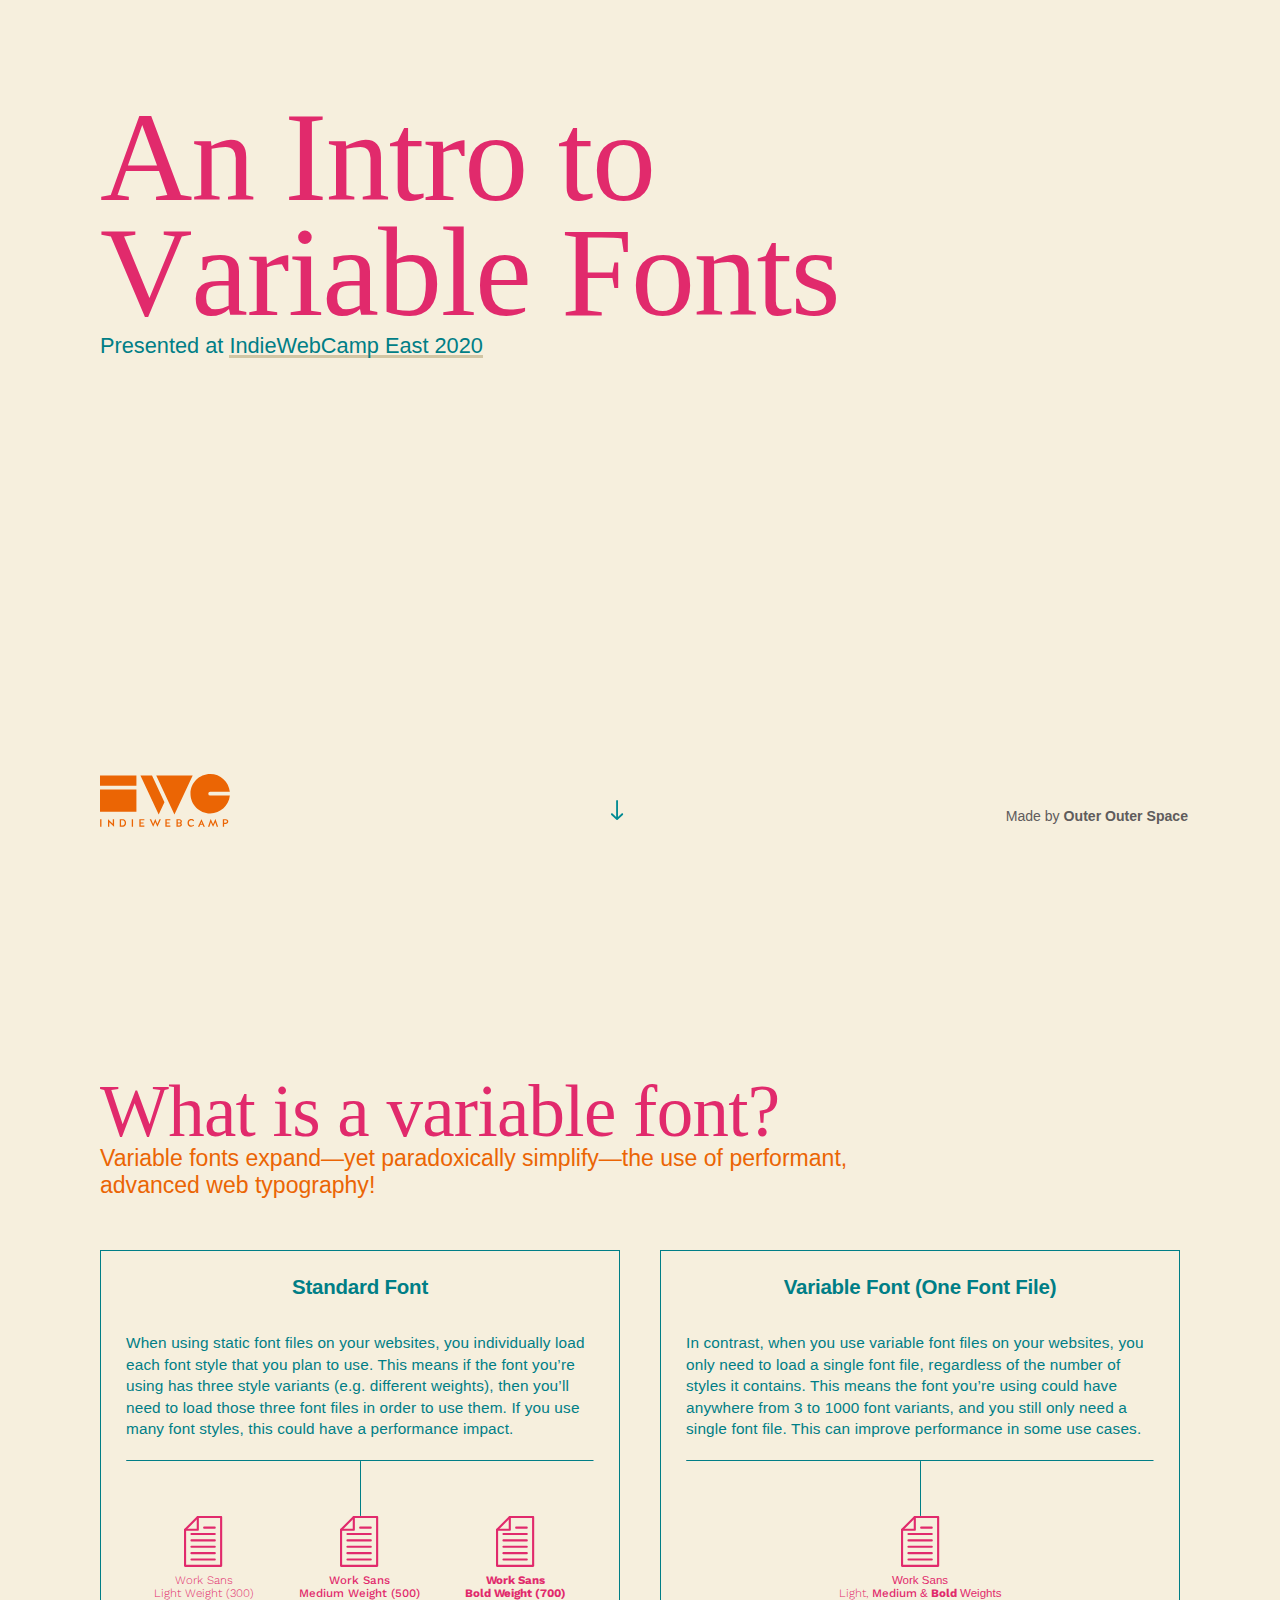
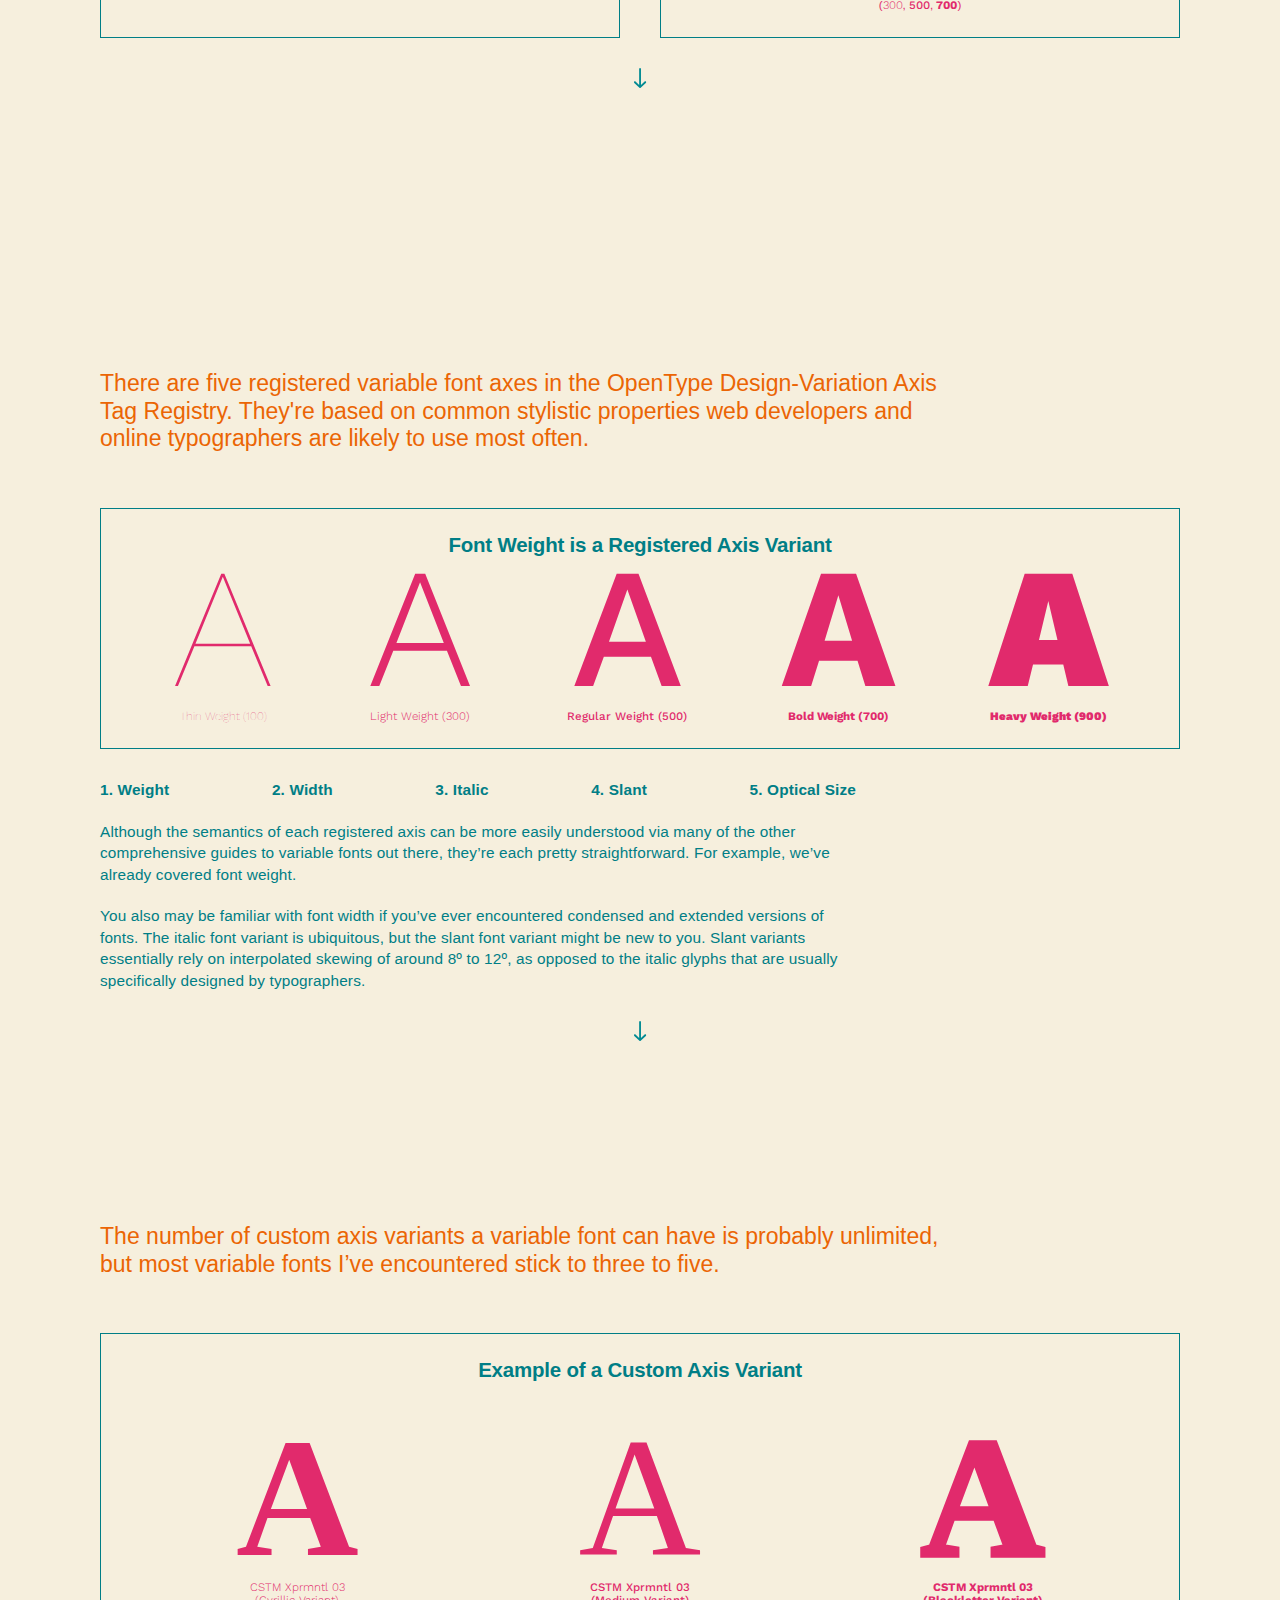
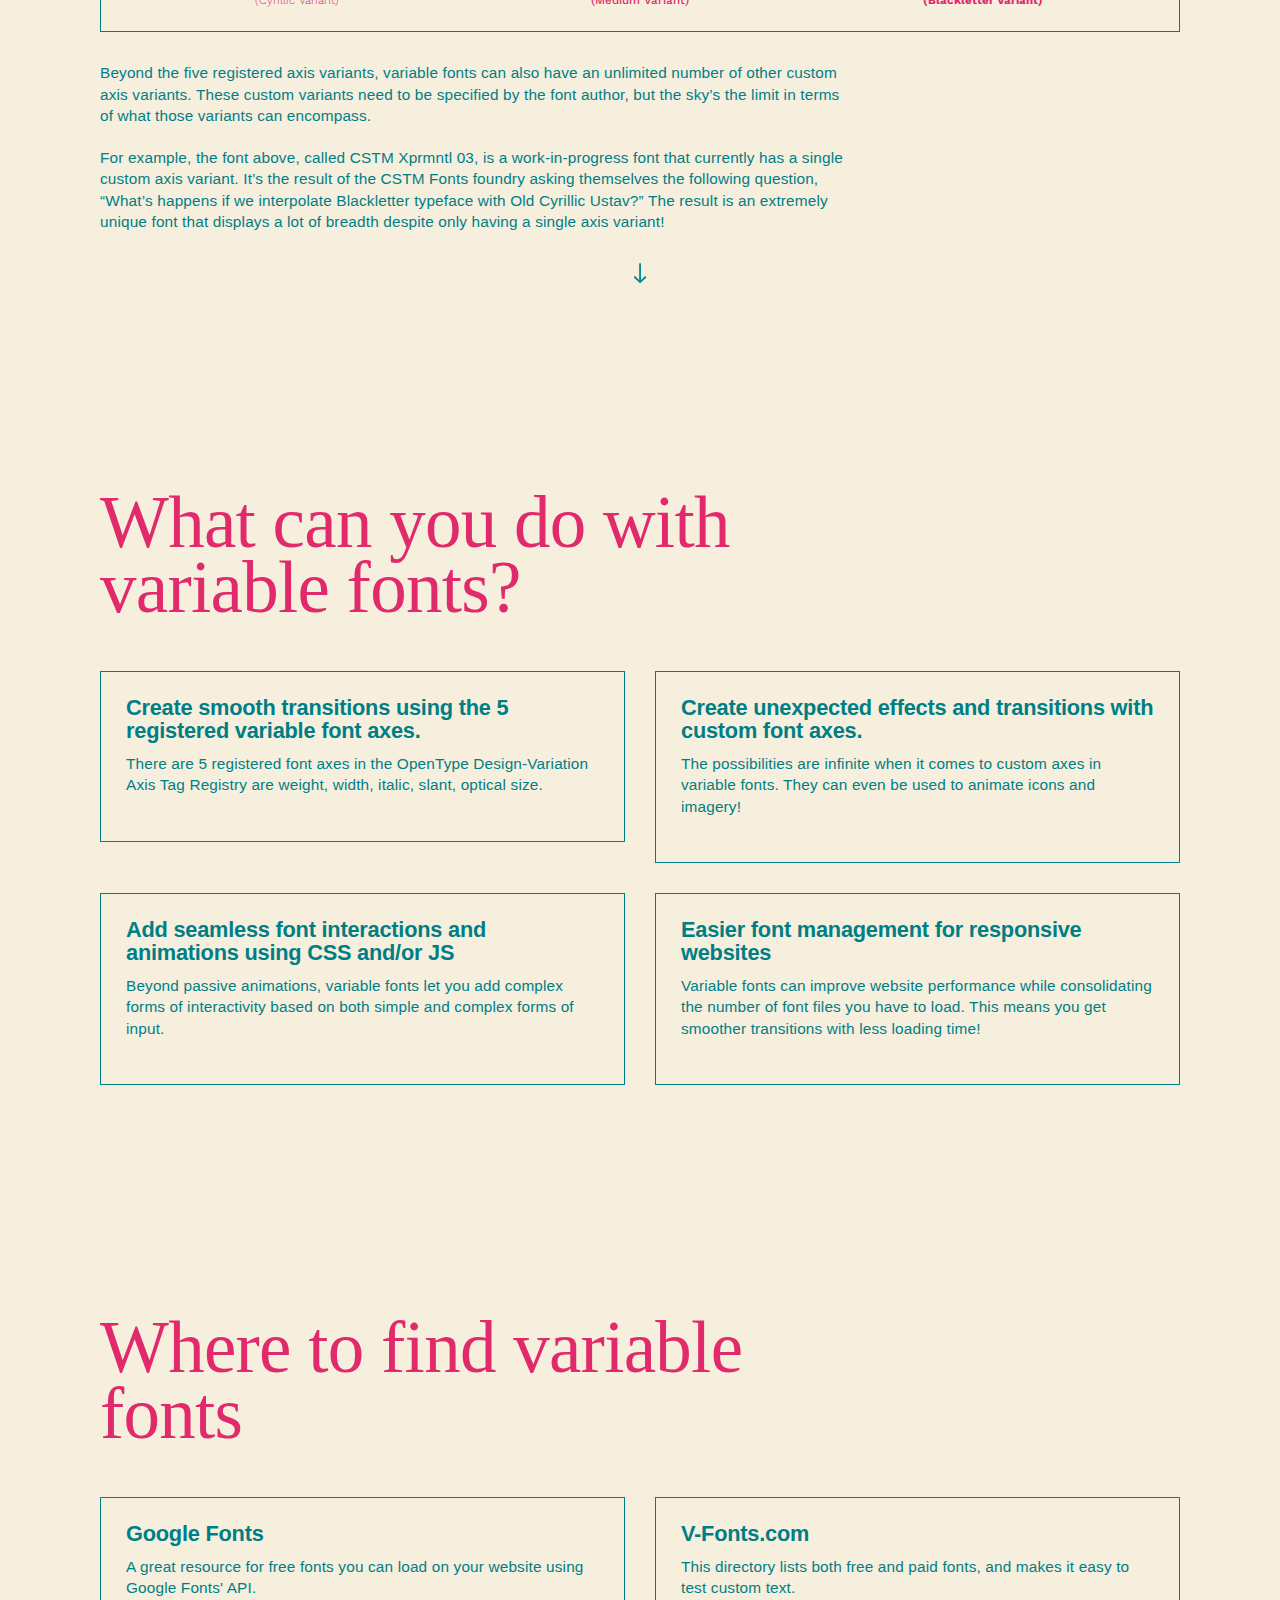
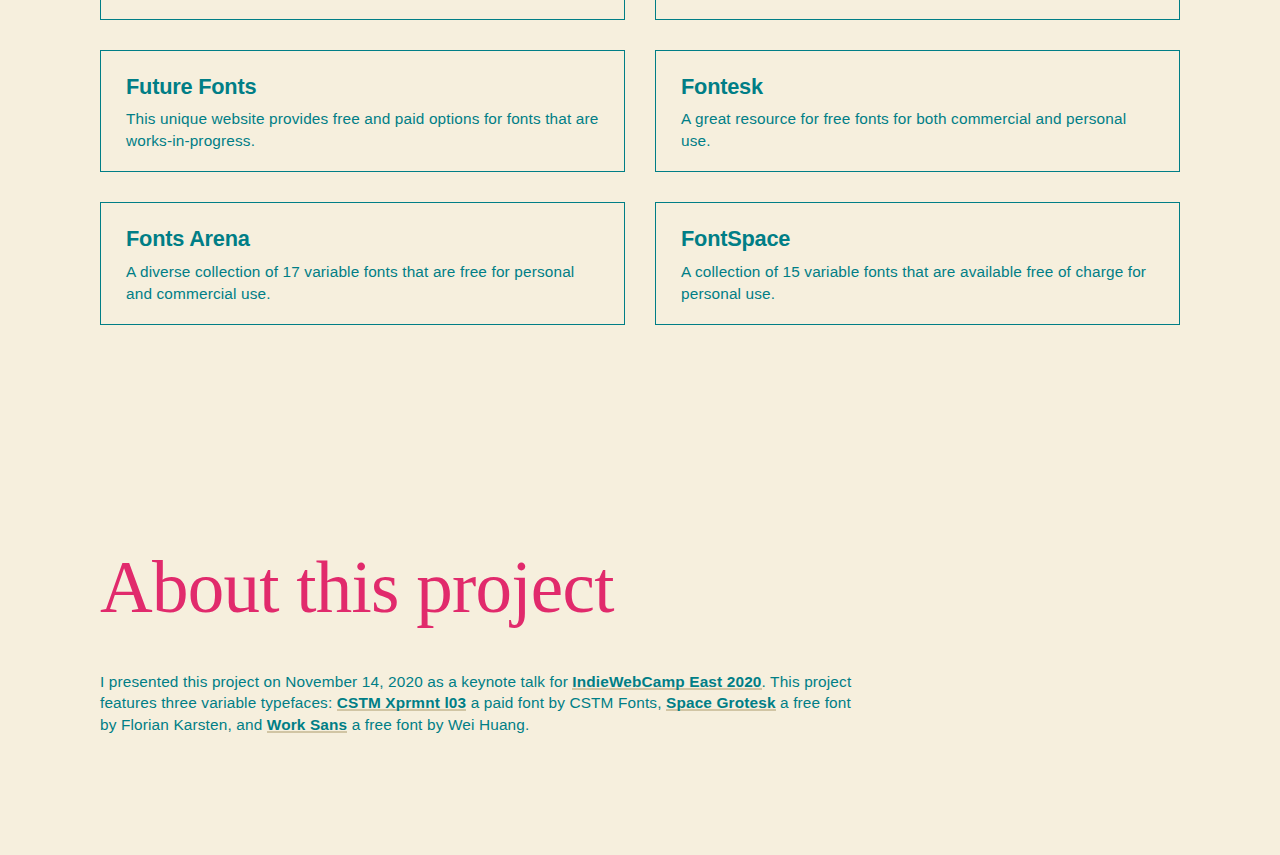
==== index.html @ cd949502 "Initial commit" ====
<!DOCTYPE html>
<html lang="en">
	<head>
	<!-- Global site tag (gtag.js) - Google Analytics-->
	<script async src="https://www.googletagmanager.com/gtag/js?id=UA-155724944-1"></script>
	<script>
	  window.dataLayer = window.dataLayer || [];
	  function gtag(){dataLayer.push(arguments);}
	  gtag('js', new Date());
	
	  gtag('config', 'UA-155724944-1');
	</script> 
    <meta charset="utf-8">
    <title>An Intro to Variable Fonts -(outer outer space)-</title>
	<meta name="description" content="A short exploration of variable fonts, what they are, and what you can do with them. This was a keynote presentation for IndieWebCamp East 2020.">
	<meta name="author" content="Outer Outer Space">
	<meta property="og:title" content="Intro to Variable Fonts">
    <meta property="og:description" content="This is my keynote presentation on variable fonts for IndieWebCamp East 2020.">
    <meta property="og:image" content="http://outer-outer.space/intro-to-variable-fonts/img/intro-to-variable-fonts-card.png">
    <meta property="og:url" content="http://outer-outer.space/an-intro-to-variable-fonts/">
    <meta name="twitter:title" content="Intro to Variable Fonts">
    <meta name="twitter:description" content="This is my keynote on variable fonts for IndieWebCamp East 2020.">
    <meta name="twitter:image" content="http://outer-outer.space/intro-to-variable-fonts/img/intro-to-variable-fonts-card.png">
    <meta name="twitter:card" content="summary_large_image">
	<link rel="shortcut icon" href="/favicon.ico" type="image/x-icon">
	<link rel="icon" href="/favicon.ico" type="image/x-icon">
    <link rel="preconnect" href="https://fonts.gstatic.com">
    <link href="https://fonts.googleapis.com/css2?family=Work+Sans:wght@100;300;500;700;900&display=swap" rel="stylesheet">
    <link rel="stylesheet" type="text/css" href="reset.css">
	</head>
	<style>
	    @font-face {
            font-family: 'Chomsky';
            src: url('../fonts/Chomsky.otf'); /* IE9 Compat Modes */
            src: url('../fonts/Chomsky.otf')  format('opentype'), /* Safari, Android, iOS */
		}

	    @font-face {
            font-family: 'CSTM Xprmnt l03';
            src: url('../fonts/CSTMXprmntl03-VF.ttf')  format('truetype'); /* Safari, Android, iOS */
            font-weight: 1 999;
		}        

	    @font-face {
            font-family: 'Space Grotesk';
            src: url('../fonts/SpaceGrotesk-VariableFont_wght.ttf')  format('truetype'); /* Safari, Android, iOS */
            font-weight: 1 999;
		}        

		* {
    		box-sizing: border-box;
		}

		body {
            font-family: 'Space Grotesk', sans-serif;
            margin: 0;
            padding: 100px;
            color: #007E86;
            background-color: #F6EFDD;
        }
        
        ol {
            margin-left: -20px;
        }
        
        .hero-container {
            height: calc(100vh - 1px);
        }

        .hero-headline {
            font-family: 'CSTM Xprmnt l03', cursive;
            font-size: 10vw;
            letter-spacing: -.01em; 
            line-height: 90%;
            font-weight: 100;
            color: #E12A6C;
            font-variation-settings: 'wght' 0;
            max-width: 80%;
        }
        
        .hero-headline-link {
            color: #007E86;
            font-weight: 400;
            text-decoration: none;
            background-image: linear-gradient(#F6EFDD 89%, #D1C5A4 3%);
        }

        .hero-headline-link:hover {
            color: #EB6504;
            background-image: linear-gradient(#F6EFDD 83%, #EB6504 10%);
        }

        .hero-subheadline {
            color: #007E86;
            font-size: 1.7vw;
            font-weight: 400;
        }
        
        .hero-footer {
            width: 85%;
            display: flex;
            justify-content: space-between;
            position: absolute;
            top: 86%;
        }
        
        .flex-end {
            align-self: flex-end; 
        }
        
        .made-by {
            color: #5F5C5C;
            align-self: flex-end;
            font-size: 1.1vw;
        }
        
        .change {
            /*--delay: calc((var(--char-index) + 1) * 1000ms);*/
            animation: change 20000ms infinite;
            animation-delay: var(--delay);
        }
        
        @keyframes change {
            50% {
                font-variation-settings: 'wght' 950;
            }
        
            100% {
                font-variation-settings: 'wght' 0;
            }
        }

        .body-headline {
            font-family: 'CSTM Xprmnt l03', cursive;
            font-size: 5.7vw;
            letter-spacing: -.01em; 
            line-height: 90%;
            font-weight: 100;
            color: #E12A6C;
            font-variation-settings: 'wght' 0;
            max-width: 80%;
        }

        .body-subheadline {
            color: #EB6504;
            font-size: 1.8vw;
            line-height: 1.2;
            font-weight: 400;
            max-width: 850px;
        }

        .body-subsubheadline {
            font-size: 1.6vw;
            letter-spacing: -.01em; 
            line-height: 105%;
            font-weight: 600;
            color: #007E86;
            margin-bottom: 35px;
        }

        .subsubheadline-adjust {
            margin-bottom: 10px;
        }

        .body-width {
            max-width: 70%;
        }
        
        .body-copy {
            font-size: 1.2vw;
            line-height: 1.4;
            letter-spacing: .01em;
            margin-bottom: 20px;
        }
        
        .body-copy-width {
            max-width: 70%;
        }

        .body-rule {
            border-top: 1px solid #007E86;
            border-bottom: 0px;
            margin-top: 20px;
        }
        
        .center-rule {
            display: block;
            margin: -8px auto 0px auto;
        }

        .pink {
            color: #E12A6C;
        }

        .what-is {
            margin-top: 80px;
        }
        
        .what-is-comparison {
            width: 100%;
            display: flex;
            justify-content: space-between;
            margin-top: 50px;
        }

        .font-weight-box-one {
            width: 100%;
            margin: 0 auto;
            display: flex;
            justify-content: space-between;
            text-align: center;
        }

        .font-weight-box-two {
            width: 100%;
            margin: 0 auto;
            display: flex;
            justify-content: space-around;
            text-align: center;
        }

        .body-callout-box {
            border: 1px solid #007E86;
            width: 50%;
            padding: 25px;
        }

        .body-callout-box:first-child {
            margin-right: 40px;
        }
        
        .full-width-body-callout-box {
            border: 1px solid #007E86;
            width: 100%;
            padding: 25px;
            margin-bottom: 30px;
        }
                
        .caption {
            font-size: .9vw;
            line-height: 1.1;
            color: #E12A6C;
        }
        
        .work-thin {
            font-weight: 100;
            font-family: 'Work Sans', sans-serif;
        }

        .work-light {
            font-weight: 300;
            font-family: 'Work Sans', sans-serif;
        }
        
        .work-medium {
            font-weight: 500;
            font-family: 'Work Sans', sans-serif;
        }

        .work-bold {
            font-weight: 700;
            font-family: 'Work Sans', sans-serif;
        }
        
        .work-heavy {
            font-weight: 900;
            font-family: 'Work Sans', sans-serif;
        }

        .cstm-cyrillic {
            font-weight: 0;
            font-variation-settings: 'wght' 0;
            font-family: 'CSTM Xprmnt l03', cursive;
        }

        .cstm-medium {
            font-weight: 450;
            font-variation-settings: 'wght' 450;            
            font-family: 'CSTM Xprmnt l03', cursive;
        }
        .cstm-blackletter {
            font-weight: 950;
            font-variation-settings: 'wght' 950;
            font-family: 'CSTM Xprmnt l03', cursive;
        }
        
        .off-the-top {
            margin-bottom: -10px;
        }

        .img-box {
            width: 33.3%;
        }

        .full-img-box {
            width: 100%;
        }
        
        .spacer {
            padding: 175px 0 55px 0;
        }
        
        .registered-variants {
            margin-top: 100px;
        }
        
        .arrow {
            width: 100%;
            text-align: center;
            margin-top: 30px;
        }
        
        .registered-variant-list {
            width: 70%;
            display: flex;
            justify-content: space-between;
        }
        
        .registered-variant-list-item {
            display: inline;
        }
        
        .font-specimen {
            font-size: 170px;
            margin: -45px 0;
        }
        
        .what-can-you-do {
            margin-top: 200px;
            width: 100%;
        }
        
        .embedded-examples {
            width: 100%;
            margin: 0 auto;
            /*display: grid;
            grid-template-columns: 1fr 1fr;
            gap: 30px 15px;*/
        }
        
        .embed-container {
            width: 100%;
            margin-bottom: 30px;
        }

        .embed-heading-spacer {
            margin: 60px 0 30px 0;
        }
        
        .arrow-hover path:hover {
          fill: #EB6504;
        }
        
        .what-can-you-do-interior {
            width: 100%;
            display: flex;
            justify-content: space-between;
        }

        .what-can-you-do-box {
            width: 100%;
            text-decoration: none;
            text-align: left;
            color: #007E86;
            margin-bottom: 30px;
        }

        .what-can-you-do-box-alt .body-copy {
            width: 100%;
            text-decoration: none;
            text-align: left;
            color: #007E86;
            margin-bottom: 30px;
        }

        
        .what-can-you-do-box:first-child {
            margin-right: 30px;
        }
        
        .what-can-you-do-subsubheadline {
            color: #007E86;
            font-size: 1.7vw;
            letter-spacing: -.01em; 
            line-height: 105%;
            font-weight: 600;
            margin-bottom: 35px;
        }

        .what-can-you-do-box:hover {
            background: #007E86;
            color: #ffffff !important;
        }
        
        .what-can-you-do-box:hover .what-can-you-do-subsubheadline {
            color: #ffffff;
        }
        
        .what-can-you-do-interior-box {
            width: 100%;
            text-align: left;
            border: 1px solid #007E86;
            padding: 25px;
        }


        .what-can-you-do-header {
            margin-bottom: 50px;
        }
        
        .center {
            text-align: center;
        }
        
        .less-off-the-top {
            margin-top: -25px;
        }
        
        .off-the-bottom {
            margin-bottom: -5px;
        }
                
    	@media only screen and (max-width: 1080px) {
        }
    	@media only screen and (max-width: 1000px) {
        }
	</style>
	<body>

        <section class="hero-container">
          <h1 class="hero-headline"><span class="change">A</span>n In<span class="change">t</span>ro t<span class="change">o</span> V<span class="change">a</span>ria<span class="change">b</span>le <span class="change">F</span>onts</h1>


          <h2 class="hero-subheadline">Presented at <a class="hero-headline-link" href="https://2020.indieweb.org/east" target="_blank">IndieWebCamp East 2020</a></h2>
          
          <footer class="hero-footer">
              <svg class="flex-end" width="130" height="53" fill="none" xmlns="http://www.w3.org/2000/svg"><path d="M40.438 1.536l18.257 38.993 5.76-12.302L52.009 1.536H40.438zM92.694 1.536H56.228l11.999 25.733 6.209 13.26L92.694 1.536zM36.419 1.536H0V11.73h36.419V1.536zM36.419 15.448H0v22.183h36.419V15.448zM129.838 21.603c-.942 10.018-9.374 17.858-19.635 17.858-10.892 0-19.72-8.834-19.72-19.73C90.483 8.834 99.311 0 110.203 0c10.233 0 18.647 7.799 19.627 17.78h-19.618a1.911 1.911 0 100 3.824h19.626v-.001zM1.457 45.199H.142v7.483h1.315v-7.483zM8.053 45.135l4.725 4.629v-4.565h1.315v7.516l-.075.033-4.725-4.598v4.532H7.978v-7.515l.075-.032zM19.758 52.682v-7.483h2.619c2.854 0 3.699 2.171 3.699 3.73 0 1.604-.845 3.753-3.699 3.753h-2.619zm2.618-1.176c2.063 0 2.373-1.914 2.373-2.577 0-.651-.31-2.564-2.373-2.564H21.05v5.142h1.326v-.001zM33.054 45.199h-1.315v7.483h1.315v-7.483zM40.665 49.582v1.924h3.7v1.176h-5.003v-7.483h5.003v1.176h-3.7v2.032h2.897v1.175h-2.897zM55.287 48.096l-2.061 4.652h-.097L49.707 45.2h1.454l2.021 4.757 2.053-4.896h.107l2.063 4.896 2.02-4.757h1.455l-3.422 7.55h-.096l-2.075-4.653zM66.672 49.582v1.924h3.698v1.176h-5.003v-7.483h5.003v1.176h-3.698v2.032h2.897v1.175h-2.897zM80.985 48.929c.608.257.919.995.919 1.583 0 .898-.62 2.17-2.64 2.17h-2.801v-7.483h2.801c2.02 0 2.64 1.272 2.64 2.181 0 .609-.311 1.293-.919 1.549zm-1.572-.533c.982-.032 1.155-.716 1.155-1.017 0-.245-.173-1.015-1.197-1.015h-1.615v2.031h1.657v.001zm-.042 3.11c1.024 0 1.197-.748 1.197-.994 0-.342-.173-.898-1.155-.93h-1.657v1.924h1.615zM93.246 47.23c-.396-.492-1.198-.94-1.968-.94-2.085 0-2.384 1.988-2.384 2.64 0 .653.299 2.642 2.384 2.642.79 0 1.581-.471 2.062-.93l.76.95c-.729.729-1.615 1.188-2.822 1.188-2.866 0-3.709-2.245-3.709-3.85 0-1.56.854-3.838 3.709-3.838 1.293 0 2.138.515 2.844 1.305l-.876.833zM104.906 52.682h-1.452l-.791-1.914h-2.449l-.791 1.914h-1.454l3.421-7.547h.098l3.418 7.547zm-4.244-3.003h1.55l-.77-1.872-.78 1.872zM113.01 52.779l-2.171-4.426-1.432 4.329h-1.4l2.651-7.579h.095l2.31 5.099 2.308-5.099h.097l2.65 7.579h-1.399l-1.433-4.329-2.169 4.426h-.107zM124.136 52.682h-1.314v-7.483h2.822c2.021 0 2.64 1.411 2.64 2.385 0 1.453-1.282 2.416-2.49 2.416h-1.657v2.682h-.001zm1.603-3.88c.995-.033 1.231-.823 1.231-1.219 0-.418-.226-1.219-1.273-1.219h-1.561v2.438h1.603z" fill="#EB6504"/></svg>
              
              <a class="flex-end" href="#what-is-a-variable-font">
                  <svg class="flex-end arrow-hover" width="13" height="20" fill="none" xmlns="http://www.w3.org/2000/svg"><path d="M6.062 20a1.02 1.02 0 00.625-.246l5.152-4.849c.295-.328.417-.958.076-1.325-.336-.362-.988-.351-1.326.009L6.97 16.998V.909a.91.91 0 00-1.818 0v16.089l-3.618-3.41c-.31-.31-.985-.367-1.325-.008-.34.358-.232 1.01.075 1.325l5.152 4.849a.875.875 0 00.625.246z" fill="#018A93"/></svg>
              </a>
              
              <p class="made-by">Made by <strong>Outer <span class="fancy">Outer</span> Space</strong></p>
          </footer>
        </section>
        
        <a name="what-is-a-variable-font"></a>
        <section class="what-is">
            <header>
                <h1 class="body-headline"><span class="change">W</span>hat is <span class="change">a</span> variabl<span class="change">e</span> font<span class="change">?</span></h1>
                <h2 class="body-subheadline">Variable fonts expand—yet paradoxically simplify—the use of performant, advanced web typography!</h2>
            </header>
            <section class="what-is-comparison">
                <div class="body-callout-box">
                    <h3 class="body-subsubheadline center">Standard Font</h3>
                    <p class="body-copy">When using static font files on your websites, you individually load each font style that you plan to use. This means if the font you’re using has three style variants (e.g. different weights), then you’ll need to load those three font files in order to use them. If you use many font styles, this could have a performance impact.</p>
                   
                   <hr class="body-rule">
                   <svg class="center-rule" width="1" height="55" fill="none" xmlns="http://www.w3.org/2000/svg"><path stroke="#007E86" stroke-linecap="round" stroke-linejoin="round" d="M.5 54.5V.5"/></svg>
                   
                   <div class="font-weight-box-one">
                        <figure class="img-box">
                            <svg width="39" height="51" fill="none" xmlns="http://www.w3.org/2000/svg"><path d="M13.921 1.019L1.358 13.242v36.332h35.653V1.019H13.92z" fill="#F6EFDD"/><path d="M37.138 50.932H1.061A1.061 1.061 0 010 49.872V13.793c0-.282.112-.552.31-.751L13.043.31c.2-.198.469-.31.751-.31h23.344c.586 0 1.061.475 1.061 1.061v48.81c0 .586-.475 1.061-1.06 1.061zM2.122 48.81h33.955V2.122H14.234L2.121 14.233V48.81z" fill="#E12A6C"/><path d="M13.794 14.855H1.061a1.061 1.061 0 010-2.122h11.672V1.061a1.061 1.061 0 012.122 0v12.733c0 .586-.475 1.061-1.06 1.061zM30.772 19.1H7.428a1.062 1.062 0 010-2.123h23.344a1.061 1.061 0 010 2.123zM30.772 12.733H20.16a1.061 1.061 0 010-2.122h10.61a1.062 1.062 0 010 2.122zM30.772 25.466H7.428a1.062 1.062 0 010-2.122h23.344a1.061 1.061 0 010 2.122zM30.772 31.833H7.428a1.061 1.061 0 010-2.123h23.344a1.061 1.061 0 010 2.123zM30.772 38.2H7.428a1.061 1.061 0 010-2.123h23.344a1.061 1.061 0 010 2.122zM30.772 44.566H7.428a1.062 1.062 0 010-2.122h23.344a1.061 1.061 0 010 2.122z" fill="#E12A6C"/></svg>
                            <figcaption>
                                <p class="caption work-light">Work Sans <br/> Light Weight (300)</p>
                            </figcaption>
                        </figure>
                        <figure class="img-box">
                            <svg width="39" height="51" fill="none" xmlns="http://www.w3.org/2000/svg"><path d="M13.921 1.019L1.358 13.242v36.332h35.653V1.019H13.92z" fill="#F6EFDD"/><path d="M37.138 50.932H1.061A1.061 1.061 0 010 49.872V13.793c0-.282.112-.552.31-.751L13.043.31c.2-.198.469-.31.751-.31h23.344c.586 0 1.061.475 1.061 1.061v48.81c0 .586-.475 1.061-1.06 1.061zM2.122 48.81h33.955V2.122H14.234L2.121 14.233V48.81z" fill="#E12A6C"/><path d="M13.794 14.855H1.061a1.061 1.061 0 010-2.122h11.672V1.061a1.061 1.061 0 012.122 0v12.733c0 .586-.475 1.061-1.06 1.061zM30.772 19.1H7.428a1.062 1.062 0 010-2.123h23.344a1.061 1.061 0 010 2.123zM30.772 12.733H20.16a1.061 1.061 0 010-2.122h10.61a1.062 1.062 0 010 2.122zM30.772 25.466H7.428a1.062 1.062 0 010-2.122h23.344a1.061 1.061 0 010 2.122zM30.772 31.833H7.428a1.061 1.061 0 010-2.123h23.344a1.061 1.061 0 010 2.123zM30.772 38.2H7.428a1.061 1.061 0 010-2.123h23.344a1.061 1.061 0 010 2.122zM30.772 44.566H7.428a1.062 1.062 0 010-2.122h23.344a1.061 1.061 0 010 2.122z" fill="#E12A6C"/></svg>
                            <figcaption>
                                <p class="caption work-medium">Work Sans <br/> Medium Weight (500)</p>
                            </figcaption>
                        </figure>
                        <figure class="img-box">
                            <svg width="39" height="51" fill="none" xmlns="http://www.w3.org/2000/svg"><path d="M13.921 1.019L1.358 13.242v36.332h35.653V1.019H13.92z" fill="#F6EFDD"/><path d="M37.138 50.932H1.061A1.061 1.061 0 010 49.872V13.793c0-.282.112-.552.31-.751L13.043.31c.2-.198.469-.31.751-.31h23.344c.586 0 1.061.475 1.061 1.061v48.81c0 .586-.475 1.061-1.06 1.061zM2.122 48.81h33.955V2.122H14.234L2.121 14.233V48.81z" fill="#E12A6C"/><path d="M13.794 14.855H1.061a1.061 1.061 0 010-2.122h11.672V1.061a1.061 1.061 0 012.122 0v12.733c0 .586-.475 1.061-1.06 1.061zM30.772 19.1H7.428a1.062 1.062 0 010-2.123h23.344a1.061 1.061 0 010 2.123zM30.772 12.733H20.16a1.061 1.061 0 010-2.122h10.61a1.062 1.062 0 010 2.122zM30.772 25.466H7.428a1.062 1.062 0 010-2.122h23.344a1.061 1.061 0 010 2.122zM30.772 31.833H7.428a1.061 1.061 0 010-2.123h23.344a1.061 1.061 0 010 2.123zM30.772 38.2H7.428a1.061 1.061 0 010-2.123h23.344a1.061 1.061 0 010 2.122zM30.772 44.566H7.428a1.062 1.062 0 010-2.122h23.344a1.061 1.061 0 010 2.122z" fill="#E12A6C"/></svg>
                            <figcaption>
                                <p class="caption work-bold">Work Sans <br/>  Bold Weight (700)</p>
                            </figcaption>
                        </figure>
                       <p>
                   </div> 
                </div>
                <div class="body-callout-box">
                    <h3 class="body-subsubheadline center">Variable Font (One Font File)</h3>
                    <p class="body-copy">In contrast, when you use variable font files on your websites, you only need to load a single font file, regardless of the number of styles it contains. This means the font you’re using could have anywhere from 3 to 1000 font variants, and you still only need a single font file. This can improve performance in some use cases.</p>
                   
                   <hr class="body-rule">
                   <svg class="center-rule" width="1" height="55" fill="none" xmlns="http://www.w3.org/2000/svg"><path stroke="#007E86" stroke-linecap="round" stroke-linejoin="round" d="M.5 54.5V.5"/></svg>
                   
                   <div class="font-weight-box-one">
                        <figure class="full-img-box">
                            <svg width="39" height="51" fill="none" xmlns="http://www.w3.org/2000/svg"><path d="M13.921 1.019L1.358 13.242v36.332h35.653V1.019H13.92z" fill="#F6EFDD"/><path d="M37.138 50.932H1.061A1.061 1.061 0 010 49.872V13.793c0-.282.112-.552.31-.751L13.043.31c.2-.198.469-.31.751-.31h23.344c.586 0 1.061.475 1.061 1.061v48.81c0 .586-.475 1.061-1.06 1.061zM2.122 48.81h33.955V2.122H14.234L2.121 14.233V48.81z" fill="#E12A6C"/><path d="M13.794 14.855H1.061a1.061 1.061 0 010-2.122h11.672V1.061a1.061 1.061 0 012.122 0v12.733c0 .586-.475 1.061-1.06 1.061zM30.772 19.1H7.428a1.062 1.062 0 010-2.123h23.344a1.061 1.061 0 010 2.123zM30.772 12.733H20.16a1.061 1.061 0 010-2.122h10.61a1.062 1.062 0 010 2.122zM30.772 25.466H7.428a1.062 1.062 0 010-2.122h23.344a1.061 1.061 0 010 2.122zM30.772 31.833H7.428a1.061 1.061 0 010-2.123h23.344a1.061 1.061 0 010 2.123zM30.772 38.2H7.428a1.061 1.061 0 010-2.123h23.344a1.061 1.061 0 010 2.122zM30.772 44.566H7.428a1.062 1.062 0 010-2.122h23.344a1.061 1.061 0 010 2.122z" fill="#E12A6C"/></svg>
                            <figcaption>
                                <p class="caption">Work Sans <br/> <span class="caption work-light">Light,</span> <span class="caption work-medium">Medium</span> & <span class="caption work-bold">Bold</span> Weights <br/> (<span class="caption work-light">300</span>, <span class="caption work-medium">500</span>, <span class="caption work-bold">700</span>)</p>
                            </figcaption>
                        </figure>
                   </div> 
                </div>
            </section>
            
            <div class="arrow">
                <a href="#registered-font-axes">
                  <svg class="arrow-hover" width="13" height="20" fill="none" xmlns="http://www.w3.org/2000/svg"><path d="M6.062 20a1.02 1.02 0 00.625-.246l5.152-4.849c.295-.328.417-.958.076-1.325-.336-.362-.988-.351-1.326.009L6.97 16.998V.909a.91.91 0 00-1.818 0v16.089l-3.618-3.41c-.31-.31-.985-.367-1.325-.008-.34.358-.232 1.01.075 1.325l5.152 4.849a.875.875 0 00.625.246z" fill="#018A93"/></svg>
                </a>
            </div>

            <section class="registered-variants">
                <h2 class="body-subheadline spacer"><a name="registered-font-axes"></a>
There are five registered variable font axes in the OpenType Design-Variation Axis Tag Registry. They're based on common stylistic properties web developers and online typographers are likely to use most often.</h2>
    
                <div class="full-width-body-callout-box">
                    <h3 class="body-subsubheadline center off-the-top">Font Weight is a Registered Axis Variant</h3>               
                        <div class="font-weight-box-two">
                            <div class="">
                               <h1 class="work-thin font-specimen pink">A</h1>
                               <p class="caption work-thin">Thin Weight (100)</p>
                            </div>
                            <div class="">
                               <h1 class="work-light font-specimen pink">A</h1>
                               <p class="caption work-light">Light Weight (300)</p>
                            </div>
                            <div class="">
                               <h1 class="work-medium font-specimen pink">A</h1>
                               <p class="caption work-medium">Regular Weight (500)</p>
                            </div>
                            <div class="">
                               <h1 class="work-bold font-specimen pink">A</h1>
                               <p class="caption work-bold">Bold Weight (700)</p>
                            </div>
                            <div class="">
                               <h1 class="work-heavy font-specimen pink">A</h1>
                               <p class="caption work-heavy">Heavy Weight (900)</p>
                            </div>
                        </div>
                </div>
                
                <ul class="registered-variant-list">
                    <li class="registered-variant-list-item"><p class="body-copy"><strong>1. Weight</strong></p></li>
                    <li class="registered-variant-list-item"><p class="body-copy"><strong>2. Width</strong></p></li>
                    <li class="registered-variant-list-item"><p class="body-copy"><strong>3. Italic</strong></p></li>
                    <li class="registered-variant-list-item"><p class="body-copy"><strong>4. Slant</strong></p></li>
                    <li class="registered-variant-list-item"><p class="body-copy"><strong>5. Optical Size</strong></p></li>
                </ul>
                
                <p class="body-copy body-copy-width">Although the semantics of each registered axis can be more easily understood via many of the other comprehensive guides to variable fonts out there, they’re each pretty straightforward. For example, we’ve already covered font weight. </p>
    
                <p class="body-copy body-copy-width">You also may be familiar with font width if you’ve ever encountered condensed and extended versions of fonts. The italic font variant is ubiquitous, but the slant font variant might be new to you. Slant variants essentially rely on interpolated skewing of around 8º to 12º, as opposed to the italic glyphs that are usually specifically designed by typographers.</p>
            </section>

            <div class="arrow">
                <a href="#custom-font-axes">
                  <svg class="arrow-hover" width="13" height="20" fill="none" xmlns="http://www.w3.org/2000/svg"><path d="M6.062 20a1.02 1.02 0 00.625-.246l5.152-4.849c.295-.328.417-.958.076-1.325-.336-.362-.988-.351-1.326.009L6.97 16.998V.909a.91.91 0 00-1.818 0v16.089l-3.618-3.41c-.31-.31-.985-.367-1.325-.008-.34.358-.232 1.01.075 1.325l5.152 4.849a.875.875 0 00.625.246z" fill="#018A93"/></svg>
                </a>
            </div>

            
            <section class="custom-variants">
                <h2 class="body-subheadline spacer"><a name="custom-font-axes"></a>The number of custom axis variants a variable font can have is probably unlimited, but most variable fonts I’ve encountered stick to three to five.</h2>
    
                <div class="full-width-body-callout-box">
                    <h3 class="body-subsubheadline center">Example of a Custom Axis Variant</h3>               
                        <div class="font-weight-box-two">
                            <div class="">
                               <h1 class="cstm-cyrillic font-specimen pink">A</h1>
                               <p class="caption work-light">CSTM Xprmntl 03 <br /> (Cyrillic Variant)</p>
                            </div>
                            <div class="">
                               <h1 class="cstm-medium font-specimen pink">A</h1>
                               <p class="caption work-medium">CSTM Xprmntl 03 <br /> (Medium Variant)</p>
                            </div>
                            <div class="">
                               <h1 class="cstm-blackletter font-specimen pink">A</h1>
                               <p class="caption work-bold">CSTM Xprmntl 03 <br /> (Blackletter Variant)</p>
                            </div>
                        </div>
                </div>
                
                <p class="body-copy body-copy-width">Beyond the five registered axis variants, variable fonts can also have an unlimited number of other custom axis variants. These custom variants need to be specified by the font author, but the sky’s the limit in terms of what those variants can encompass.</p>

                <p class="body-copy body-copy-width">For example, the font above, called CSTM Xprmntl 03, is a work-in-progress font that currently has a single custom axis variant. It’s the result of the CSTM Fonts foundry asking themselves the following question, “What’s happens if we interpolate Blackletter typeface with Old Cyrillic Ustav?” The result is an extremely unique font that displays a lot of breadth despite only having a single axis variant!</p>
            </section>
        </section>
 
        <div class="arrow">
            <a href="#what-can-be-done">
              <svg class="arrow-hover" width="13" height="20" fill="none" xmlns="http://www.w3.org/2000/svg"><path d="M6.062 20a1.02 1.02 0 00.625-.246l5.152-4.849c.295-.328.417-.958.076-1.325-.336-.362-.988-.351-1.326.009L6.97 16.998V.909a.91.91 0 00-1.818 0v16.089l-3.618-3.41c-.31-.31-.985-.367-1.325-.008-.34.358-.232 1.01.075 1.325l5.152 4.849a.875.875 0 00.625.246z" fill="#018A93"/></svg>
            </a>
        </div>
 
        
        <section class="what-can-you-do">
            <header class="what-can-you-do-header">
                <h1 class="body-headline body-width"><a name="what-can-be-done"></a><span class="change">W</span>hat can <span class="change">y</span>ou do wit<span class="change">h</span> variabl<span class="change">e</span> <span class="change">f</span>onts?</h1>
            </header>
            
            <div class="what-can-you-do-interior">
                <a class="what-can-you-do-box" href="registered-font-axes">
                    <div class="what-can-you-do-interior-box">
                        <h3 class="what-can-you-do-subsubheadline">Create smooth transitions using the 5 registered variable font axes.</h3>
                        <p class="body-copy less-off-the-top">There are 5 registered font axes in the OpenType Design-Variation Axis Tag Registry are weight, width, italic, slant, optical size.</p>                   
                    </div>
                </a>
 
                <a class="what-can-you-do-box" href="custom-font-axes">
                    <div class="what-can-you-do-interior-box">
                        <h3 class="what-can-you-do-subsubheadline">Create unexpected effects and transitions with custom font axes.</h3>
                        <p class="body-copy less-off-the-top">The possibilities are infinite when it comes to custom axes in variable fonts. They can even be used to animate icons and imagery!</p>                   
                    </div>
                </a>
            </div>

            <div class="what-can-you-do-interior">
                <a class="what-can-you-do-box" href="font-interactivity">
                    <div class="what-can-you-do-interior-box">
                        <h3 class="what-can-you-do-subsubheadline">Add seamless font interactions and animations using CSS and/or JS</h3>
                        <p class="body-copy less-off-the-top">Beyond passive animations, variable fonts let you add complex forms of interactivity based on both simple and complex forms of input.</p>                   
                    </div>
                </a>
                
                <a class="what-can-you-do-box" href="variable-font-responsiveness">
                    <div class="what-can-you-do-interior-box">
                        <h3 class="what-can-you-do-subsubheadline">Easier font management for responsive websites</h3>
                        <p class="body-copy less-off-the-top">Variable fonts can improve website performance while consolidating the number of font files you have to load. This means you get smoother transitions with less loading time!</p>                   
                    </div>
                </a>
            </div>
            
        </section>
        
        <section class="what-can-you-do">
            <header class="what-can-you-do-header">
                <h1 class="body-headline body-width"><a name="what-can-be-done"></a><span class="change">W</span>here to fin<span class="change">d</span> variabl<span class="change">e</span> font<span class="change">s</span></h1>
            </header>
            
            <div class="what-can-you-do-interior">
                <a class="what-can-you-do-box" href="https://fonts.google.com/?vfonly=true" target="_blank">
                    <div class="what-can-you-do-interior-box">
                        <h3 class="what-can-you-do-subsubheadline">Google Fonts</h3>
                        <p class="body-copy less-off-the-top off-the-bottom">A great resource for free fonts you can load on your website using Google Fonts' API.</p>                   
                    </div>
                </a>
 
                <a class="what-can-you-do-box" href="https://v-fonts.com/" target="_blank">
                    <div class="what-can-you-do-interior-box">
                        <h3 class="what-can-you-do-subsubheadline">V-Fonts.com</h3>
                        <p class="body-copy less-off-the-top off-the-bottom">This directory lists both free and paid fonts, and makes it easy to test custom text.</p>                   
                    </div>
                </a>
            </div>

            <div class="what-can-you-do-interior">
                <a class="what-can-you-do-box" href="https://www.futurefonts.xyz/">
                    <div class="what-can-you-do-interior-box">
                        <h3 class="what-can-you-do-subsubheadline">Future Fonts</h3>
                        <p class="body-copy less-off-the-top off-the-bottom">This unique website provides free and paid options for fonts that are works-in-progress.</p>                   
                    </div>
                </a>
                
                <a class="what-can-you-do-box" href="https://fontesk.com/tag/variable/" target="_blank">
                    <div class="what-can-you-do-interior-box">
                        <h3 class="what-can-you-do-subsubheadline">Fontesk</h3>
                        <p class="body-copy less-off-the-top off-the-bottom">A great resource for free fonts for both commercial and personal use.</p>                   
                    </div>
                </a>
            </div>

            <div class="what-can-you-do-interior">
                <a class="what-can-you-do-box" href="https://fontsarena.com/tag/variable-font/">
                    <div class="what-can-you-do-interior-box">
                        <h3 class="what-can-you-do-subsubheadline">Fonts Arena</h3>
                        <p class="body-copy less-off-the-top off-the-bottom">A diverse collection of 17 variable fonts that are free for personal and commercial use.</p>                   
                    </div>
                </a>
                
                <a class="what-can-you-do-box" href="https://www.fontspace.com/category/variable" target="_blank">
                    <div class="what-can-you-do-interior-box">
                        <h3 class="what-can-you-do-subsubheadline">FontSpace</h3>
                        <p class="body-copy less-off-the-top off-the-bottom">A collection of 15 variable fonts that are available free of charge for personal use.</p>                   
                    </div>
                </a>
            </div>        

        </section>

        <section class="what-can-you-do">
            <header class="what-can-you-do-header">
                <h1 class="body-headline body-width"><a name="what-can-be-done"></a><span class="change">A</span>bout this <span class="change">p</span>roject</h1>
            </header>
            
            <p class="body-copy body-copy-width">I presented this project on November 14, 2020 as a keynote talk for <a class="hero-headline-link" href="https://indieweb.org/2020/East" target="_blank"><strong>IndieWebCamp East 2020</strong></a>. This project features three variable typefaces: <a class="hero-headline-link" href="https://www.futurefonts.xyz/cstm/cstm-xprmntl-03" target="_blank"><strong>CSTM Xprmnt l03</strong></a> a paid font by CSTM Fonts, <a class="hero-headline-link" href="https://fonts.google.com/specimen/Space+Grotesk?vfonly=true" target="_blank"><strong>Space Grotesk</strong></a> a free font by Florian Karsten, and <a class="hero-headline-link" href="https://fonts.google.com/specimen/Work+Sans?vfonly=true" target="_blank"><strong>Work Sans</strong></a> a free font by Wei Huang. </p>
        </section>


	</body>
</html>
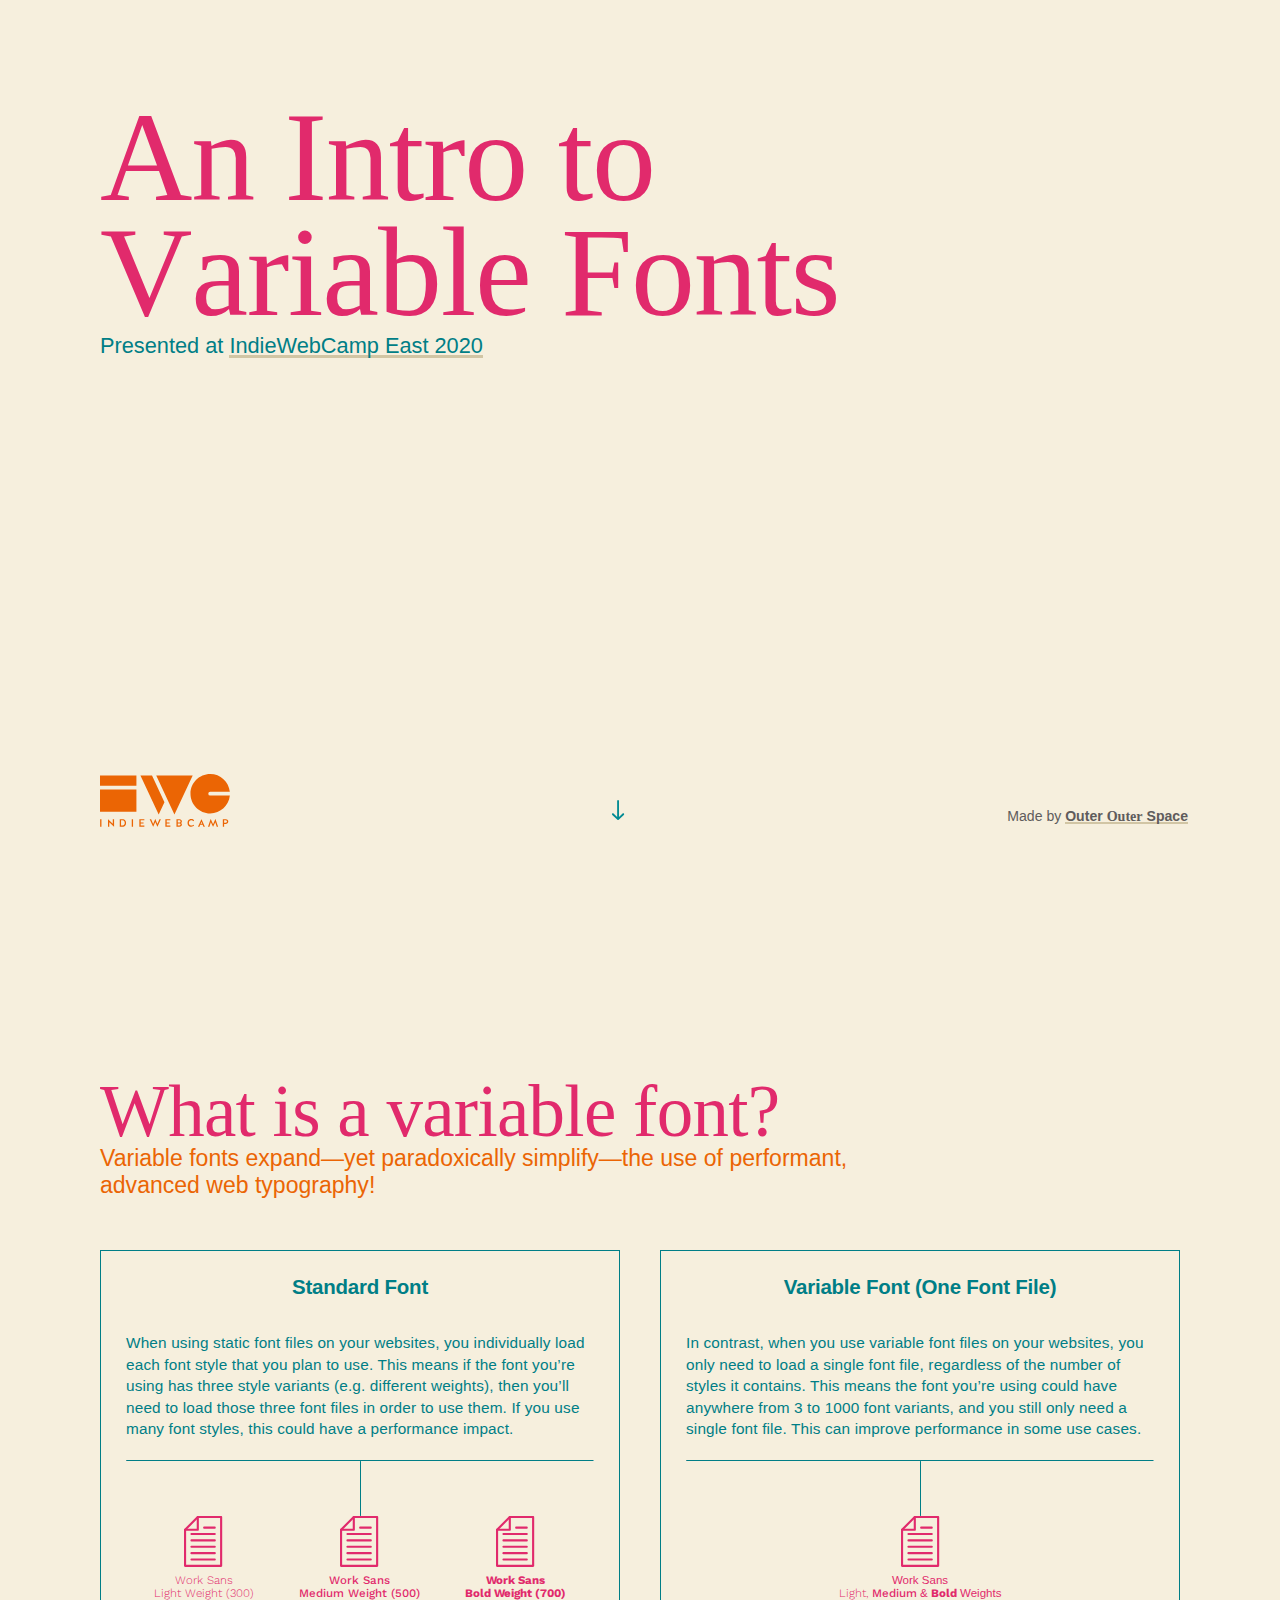
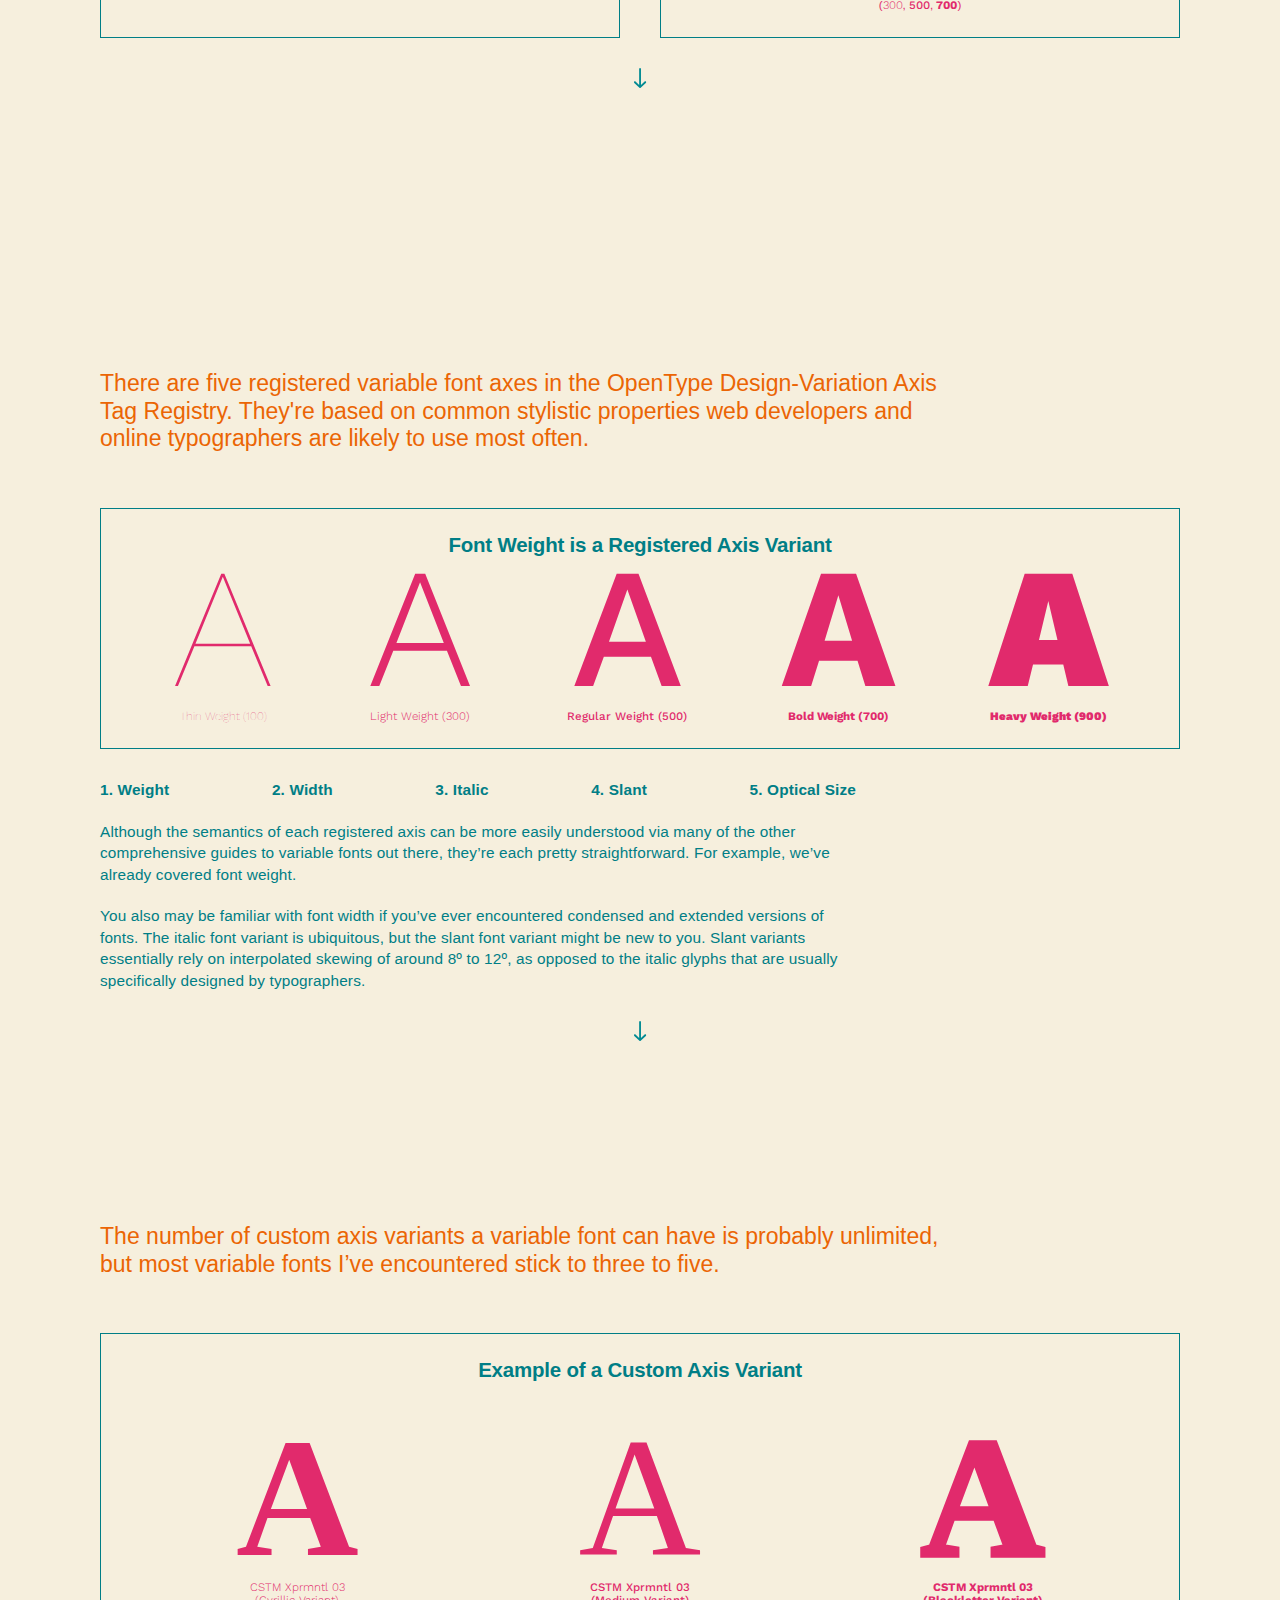
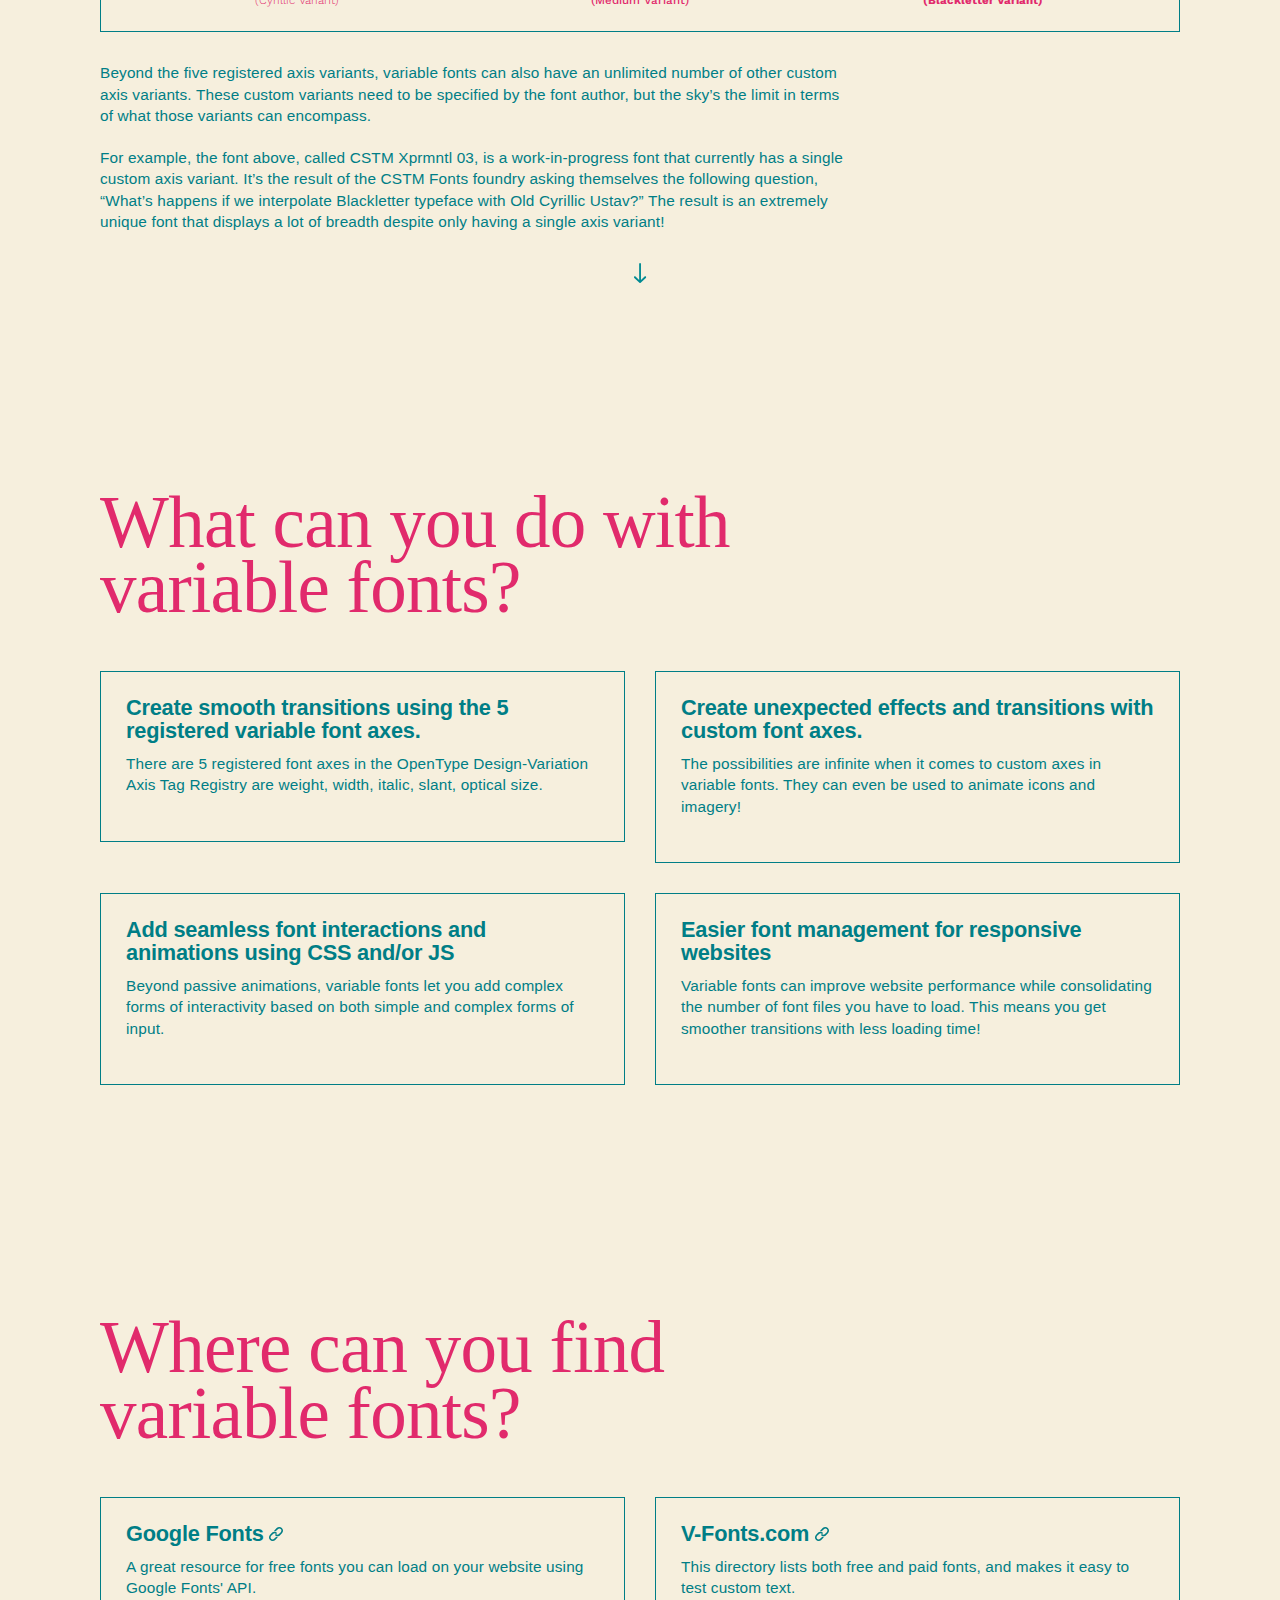
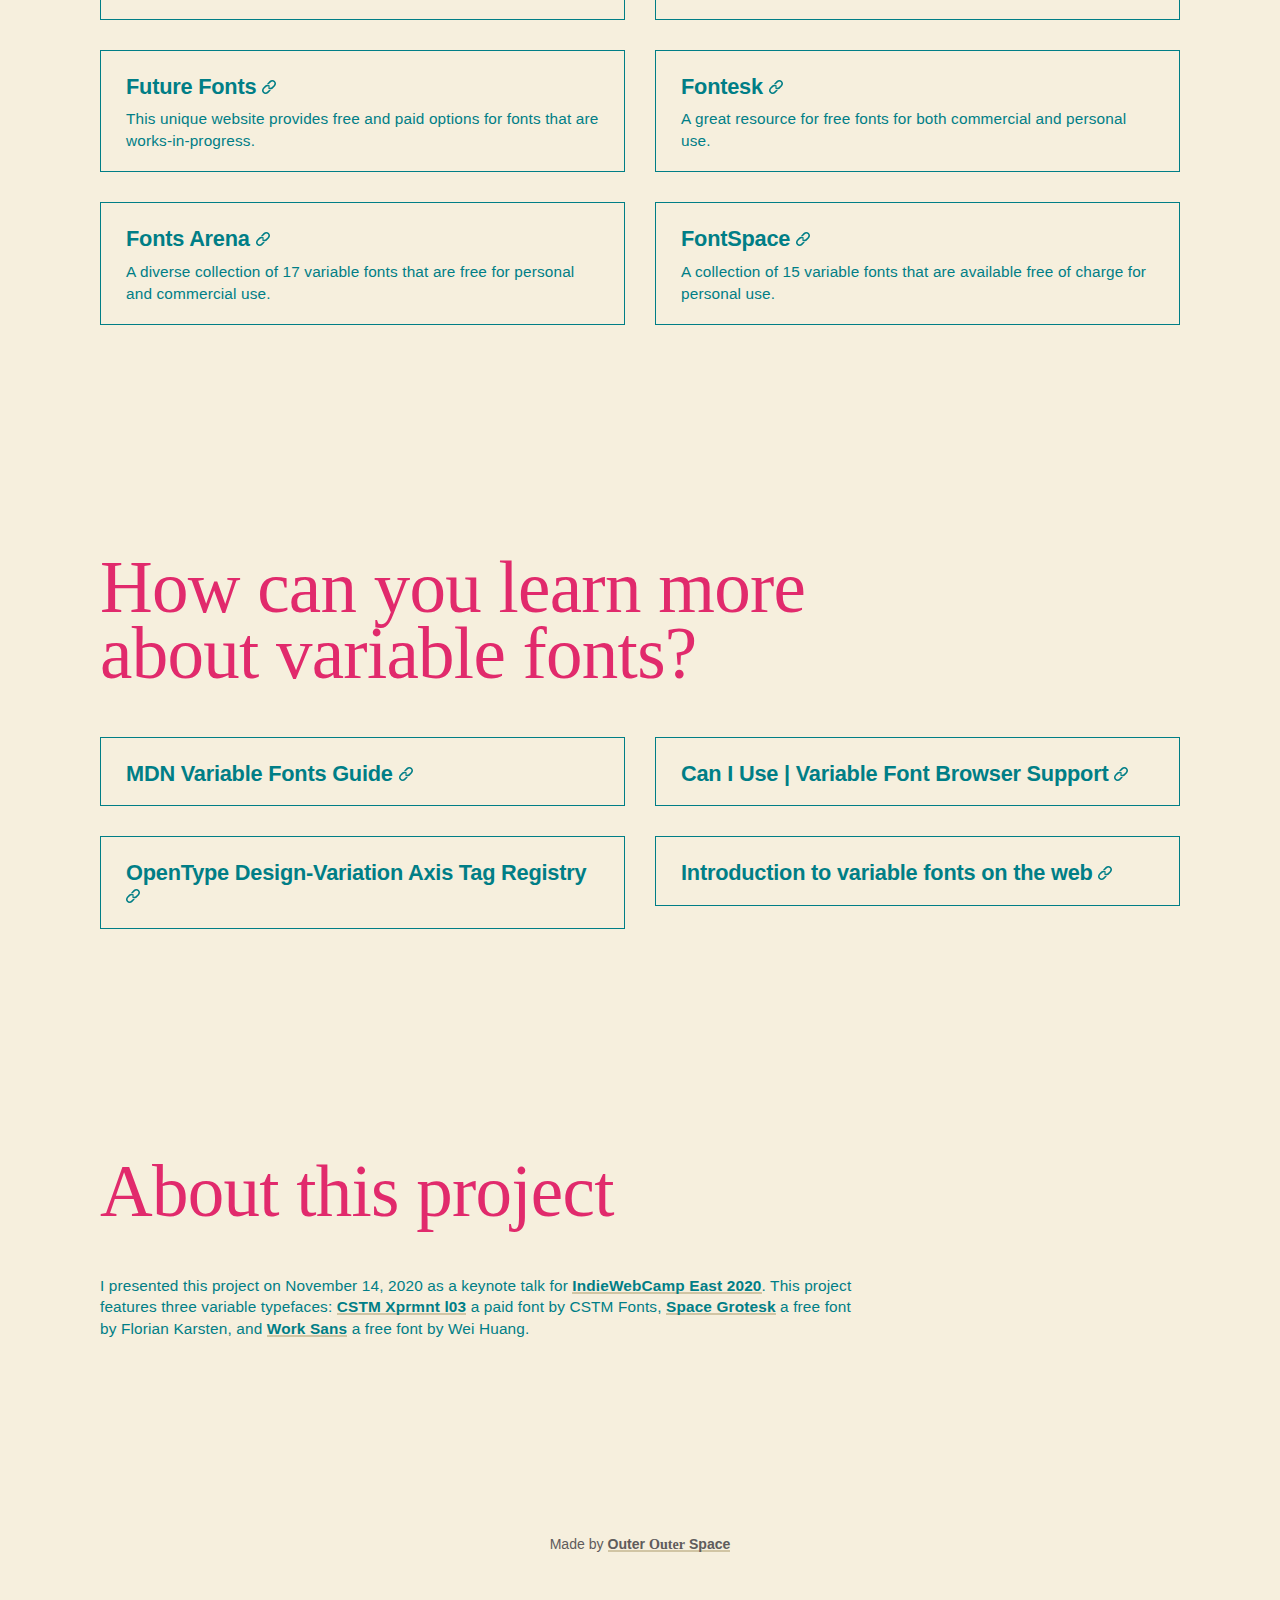
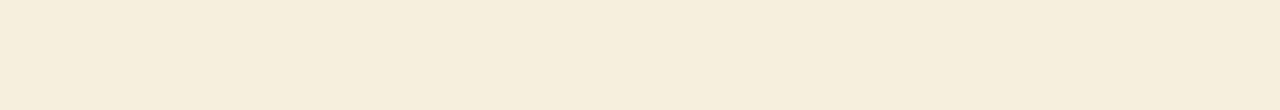
==== commit 12bc9ecd: "Resources update" ====
--- a/index.html
+++ b/index.html
@@ -31,7 +31,6 @@
 	<style>
 	    @font-face {
             font-family: 'Chomsky';
-            src: url('../fonts/Chomsky.otf'); /* IE9 Compat Modes */
             src: url('../fonts/Chomsky.otf')  format('opentype'), /* Safari, Android, iOS */
 		}
 
@@ -104,6 +103,10 @@
             top: 86%;
         }
         
+        .fancy {
+            font-family: 'Chomsky';
+        }
+        
         .flex-end {
             align-self: flex-end; 
         }
@@ -396,6 +399,10 @@
             color: #ffffff;
         }
         
+        .what-can-you-do-box:hover .link-icon path {
+            fill: #ffffff;
+        }
+        
         .what-can-you-do-interior-box {
             width: 100%;
             text-align: left;
@@ -419,11 +426,10 @@
         .off-the-bottom {
             margin-bottom: -5px;
         }
-                
-    	@media only screen and (max-width: 1080px) {
-        }
-    	@media only screen and (max-width: 1000px) {
-        }
+
+        .gray {
+            color: #5F5C5C;    
+        }                
 	</style>
 	<body>
 
@@ -440,7 +446,7 @@
                   <svg class="flex-end arrow-hover" width="13" height="20" fill="none" xmlns="http://www.w3.org/2000/svg"><path d="M6.062 20a1.02 1.02 0 00.625-.246l5.152-4.849c.295-.328.417-.958.076-1.325-.336-.362-.988-.351-1.326.009L6.97 16.998V.909a.91.91 0 00-1.818 0v16.089l-3.618-3.41c-.31-.31-.985-.367-1.325-.008-.34.358-.232 1.01.075 1.325l5.152 4.849a.875.875 0 00.625.246z" fill="#018A93"/></svg>
               </a>
               
-              <p class="made-by">Made by <strong>Outer <span class="fancy">Outer</span> Space</strong></p>
+              <p class="made-by">Made by <a class="hero-headline-link gray" href="../"><strong>Outer <span class="fancy">Outer</span> Space</strong></a></p>
           </footer>
         </section>
         
@@ -629,20 +635,26 @@
         
         <section class="what-can-you-do">
             <header class="what-can-you-do-header">
-                <h1 class="body-headline body-width"><a name="what-can-be-done"></a><span class="change">W</span>here to fin<span class="change">d</span> variabl<span class="change">e</span> font<span class="change">s</span></h1>
+                <h1 class="body-headline body-width"><a name="finding-fonts"></a><span class="change">W</span>here can you fin<span class="change">d</span> variabl<span class="change">e</span> font<span class="change">s</span>?</h1>
             </header>
             
             <div class="what-can-you-do-interior">
                 <a class="what-can-you-do-box" href="https://fonts.google.com/?vfonly=true" target="_blank">
                     <div class="what-can-you-do-interior-box">
-                        <h3 class="what-can-you-do-subsubheadline">Google Fonts</h3>
+                        <h3 class="what-can-you-do-subsubheadline">
+                            Google Fonts
+                            <svg class="link-icon" width="14" height="14" fill="none" xmlns="http://www.w3.org/2000/svg"><path d="M12.826.95c-1.428-1.326-3.74-1.255-5.152.157L5.833 2.948a3.673 3.673 0 00-.52.655.789.789 0 00-.12.408.21.21 0 00.217.211c.284-.01.575.01.863.06a.763.763 0 00.663-.22l.006-.005 1.902-1.902a2.108 2.108 0 013.11.15c.682.825.6 2.087-.185 2.873L9.916 7.031a2.11 2.11 0 01-2.545.33c-.034-.017-.066-.038-.098-.059a.78.78 0 00-.983.086l-.023.023a.772.772 0 00.12 1.185 3.667 3.667 0 002.809.538 3.651 3.651 0 001.829-.994l1.902-1.902A3.64 3.64 0 0014 3.575 3.643 3.643 0 0012.826.95z" fill="#007E86"/><path d="M8.572 9.753a4.091 4.091 0 01-.87-.06.757.757 0 00-.671.223l-1.902 1.902c-.416.416-.993.64-1.584.612a2.086 2.086 0 01-1.526-.763c-.682-.825-.601-2.086.185-2.872l1.853-1.853a2.111 2.111 0 012.645-.27c.246.163.557.18.813.04a.772.772 0 00.168-.127l.023-.023a.772.772 0 00-.12-1.185 3.673 3.673 0 00-2.263-.611 3.665 3.665 0 00-2.375 1.066L1.107 7.674C-.306 9.086-.376 11.397.951 12.826A3.643 3.643 0 003.646 14c.98 0 1.898-.38 2.592-1.073l1.902-1.902c.202-.202.38-.428.532-.673v-.001a.787.787 0 00.116-.383.21.21 0 00-.216-.215z" fill="#007E86"/></svg>
+                        </h3>
                         <p class="body-copy less-off-the-top off-the-bottom">A great resource for free fonts you can load on your website using Google Fonts' API.</p>                   
                     </div>
                 </a>
  
                 <a class="what-can-you-do-box" href="https://v-fonts.com/" target="_blank">
                     <div class="what-can-you-do-interior-box">
-                        <h3 class="what-can-you-do-subsubheadline">V-Fonts.com</h3>
+                        <h3 class="what-can-you-do-subsubheadline">
+                            V-Fonts.com
+                            <svg class="link-icon" width="14" height="14" fill="none" xmlns="http://www.w3.org/2000/svg"><path d="M12.826.95c-1.428-1.326-3.74-1.255-5.152.157L5.833 2.948a3.673 3.673 0 00-.52.655.789.789 0 00-.12.408.21.21 0 00.217.211c.284-.01.575.01.863.06a.763.763 0 00.663-.22l.006-.005 1.902-1.902a2.108 2.108 0 013.11.15c.682.825.6 2.087-.185 2.873L9.916 7.031a2.11 2.11 0 01-2.545.33c-.034-.017-.066-.038-.098-.059a.78.78 0 00-.983.086l-.023.023a.772.772 0 00.12 1.185 3.667 3.667 0 002.809.538 3.651 3.651 0 001.829-.994l1.902-1.902A3.64 3.64 0 0014 3.575 3.643 3.643 0 0012.826.95z" fill="#007E86"/><path d="M8.572 9.753a4.091 4.091 0 01-.87-.06.757.757 0 00-.671.223l-1.902 1.902c-.416.416-.993.64-1.584.612a2.086 2.086 0 01-1.526-.763c-.682-.825-.601-2.086.185-2.872l1.853-1.853a2.111 2.111 0 012.645-.27c.246.163.557.18.813.04a.772.772 0 00.168-.127l.023-.023a.772.772 0 00-.12-1.185 3.673 3.673 0 00-2.263-.611 3.665 3.665 0 00-2.375 1.066L1.107 7.674C-.306 9.086-.376 11.397.951 12.826A3.643 3.643 0 003.646 14c.98 0 1.898-.38 2.592-1.073l1.902-1.902c.202-.202.38-.428.532-.673v-.001a.787.787 0 00.116-.383.21.21 0 00-.216-.215z" fill="#007E86"/></svg>
+                        </h3>
                         <p class="body-copy less-off-the-top off-the-bottom">This directory lists both free and paid fonts, and makes it easy to test custom text.</p>                   
                     </div>
                 </a>
@@ -651,14 +663,19 @@
             <div class="what-can-you-do-interior">
                 <a class="what-can-you-do-box" href="https://www.futurefonts.xyz/">
                     <div class="what-can-you-do-interior-box">
-                        <h3 class="what-can-you-do-subsubheadline">Future Fonts</h3>
+                        <h3 class="what-can-you-do-subsubheadline">
+                            Future Fonts
+                            <svg class="link-icon" width="14" height="14" fill="none" xmlns="http://www.w3.org/2000/svg"><path d="M12.826.95c-1.428-1.326-3.74-1.255-5.152.157L5.833 2.948a3.673 3.673 0 00-.52.655.789.789 0 00-.12.408.21.21 0 00.217.211c.284-.01.575.01.863.06a.763.763 0 00.663-.22l.006-.005 1.902-1.902a2.108 2.108 0 013.11.15c.682.825.6 2.087-.185 2.873L9.916 7.031a2.11 2.11 0 01-2.545.33c-.034-.017-.066-.038-.098-.059a.78.78 0 00-.983.086l-.023.023a.772.772 0 00.12 1.185 3.667 3.667 0 002.809.538 3.651 3.651 0 001.829-.994l1.902-1.902A3.64 3.64 0 0014 3.575 3.643 3.643 0 0012.826.95z" fill="#007E86"/><path d="M8.572 9.753a4.091 4.091 0 01-.87-.06.757.757 0 00-.671.223l-1.902 1.902c-.416.416-.993.64-1.584.612a2.086 2.086 0 01-1.526-.763c-.682-.825-.601-2.086.185-2.872l1.853-1.853a2.111 2.111 0 012.645-.27c.246.163.557.18.813.04a.772.772 0 00.168-.127l.023-.023a.772.772 0 00-.12-1.185 3.673 3.673 0 00-2.263-.611 3.665 3.665 0 00-2.375 1.066L1.107 7.674C-.306 9.086-.376 11.397.951 12.826A3.643 3.643 0 003.646 14c.98 0 1.898-.38 2.592-1.073l1.902-1.902c.202-.202.38-.428.532-.673v-.001a.787.787 0 00.116-.383.21.21 0 00-.216-.215z" fill="#007E86"/></svg>
+                        </h3>
                         <p class="body-copy less-off-the-top off-the-bottom">This unique website provides free and paid options for fonts that are works-in-progress.</p>                   
                     </div>
                 </a>
                 
                 <a class="what-can-you-do-box" href="https://fontesk.com/tag/variable/" target="_blank">
                     <div class="what-can-you-do-interior-box">
-                        <h3 class="what-can-you-do-subsubheadline">Fontesk</h3>
+                        <h3 class="what-can-you-do-subsubheadline">Fontesk
+                            <svg class="link-icon" width="14" height="14" fill="none" xmlns="http://www.w3.org/2000/svg"><path d="M12.826.95c-1.428-1.326-3.74-1.255-5.152.157L5.833 2.948a3.673 3.673 0 00-.52.655.789.789 0 00-.12.408.21.21 0 00.217.211c.284-.01.575.01.863.06a.763.763 0 00.663-.22l.006-.005 1.902-1.902a2.108 2.108 0 013.11.15c.682.825.6 2.087-.185 2.873L9.916 7.031a2.11 2.11 0 01-2.545.33c-.034-.017-.066-.038-.098-.059a.78.78 0 00-.983.086l-.023.023a.772.772 0 00.12 1.185 3.667 3.667 0 002.809.538 3.651 3.651 0 001.829-.994l1.902-1.902A3.64 3.64 0 0014 3.575 3.643 3.643 0 0012.826.95z" fill="#007E86"/><path d="M8.572 9.753a4.091 4.091 0 01-.87-.06.757.757 0 00-.671.223l-1.902 1.902c-.416.416-.993.64-1.584.612a2.086 2.086 0 01-1.526-.763c-.682-.825-.601-2.086.185-2.872l1.853-1.853a2.111 2.111 0 012.645-.27c.246.163.557.18.813.04a.772.772 0 00.168-.127l.023-.023a.772.772 0 00-.12-1.185 3.673 3.673 0 00-2.263-.611 3.665 3.665 0 00-2.375 1.066L1.107 7.674C-.306 9.086-.376 11.397.951 12.826A3.643 3.643 0 003.646 14c.98 0 1.898-.38 2.592-1.073l1.902-1.902c.202-.202.38-.428.532-.673v-.001a.787.787 0 00.116-.383.21.21 0 00-.216-.215z" fill="#007E86"/></svg>
+                        </h3>
                         <p class="body-copy less-off-the-top off-the-bottom">A great resource for free fonts for both commercial and personal use.</p>                   
                     </div>
                 </a>
@@ -667,20 +684,73 @@
             <div class="what-can-you-do-interior">
                 <a class="what-can-you-do-box" href="https://fontsarena.com/tag/variable-font/">
                     <div class="what-can-you-do-interior-box">
-                        <h3 class="what-can-you-do-subsubheadline">Fonts Arena</h3>
+                        <h3 class="what-can-you-do-subsubheadline">
+                            Fonts Arena
+                            <svg class="link-icon" width="14" height="14" fill="none" xmlns="http://www.w3.org/2000/svg"><path d="M12.826.95c-1.428-1.326-3.74-1.255-5.152.157L5.833 2.948a3.673 3.673 0 00-.52.655.789.789 0 00-.12.408.21.21 0 00.217.211c.284-.01.575.01.863.06a.763.763 0 00.663-.22l.006-.005 1.902-1.902a2.108 2.108 0 013.11.15c.682.825.6 2.087-.185 2.873L9.916 7.031a2.11 2.11 0 01-2.545.33c-.034-.017-.066-.038-.098-.059a.78.78 0 00-.983.086l-.023.023a.772.772 0 00.12 1.185 3.667 3.667 0 002.809.538 3.651 3.651 0 001.829-.994l1.902-1.902A3.64 3.64 0 0014 3.575 3.643 3.643 0 0012.826.95z" fill="#007E86"/><path d="M8.572 9.753a4.091 4.091 0 01-.87-.06.757.757 0 00-.671.223l-1.902 1.902c-.416.416-.993.64-1.584.612a2.086 2.086 0 01-1.526-.763c-.682-.825-.601-2.086.185-2.872l1.853-1.853a2.111 2.111 0 012.645-.27c.246.163.557.18.813.04a.772.772 0 00.168-.127l.023-.023a.772.772 0 00-.12-1.185 3.673 3.673 0 00-2.263-.611 3.665 3.665 0 00-2.375 1.066L1.107 7.674C-.306 9.086-.376 11.397.951 12.826A3.643 3.643 0 003.646 14c.98 0 1.898-.38 2.592-1.073l1.902-1.902c.202-.202.38-.428.532-.673v-.001a.787.787 0 00.116-.383.21.21 0 00-.216-.215z" fill="#007E86"/></svg>
+                        </h3>
                         <p class="body-copy less-off-the-top off-the-bottom">A diverse collection of 17 variable fonts that are free for personal and commercial use.</p>                   
                     </div>
                 </a>
                 
                 <a class="what-can-you-do-box" href="https://www.fontspace.com/category/variable" target="_blank">
                     <div class="what-can-you-do-interior-box">
-                        <h3 class="what-can-you-do-subsubheadline">FontSpace</h3>
+                        <h3 class="what-can-you-do-subsubheadline">
+                            FontSpace
+                            <svg class="link-icon" width="14" height="14" fill="none" xmlns="http://www.w3.org/2000/svg"><path d="M12.826.95c-1.428-1.326-3.74-1.255-5.152.157L5.833 2.948a3.673 3.673 0 00-.52.655.789.789 0 00-.12.408.21.21 0 00.217.211c.284-.01.575.01.863.06a.763.763 0 00.663-.22l.006-.005 1.902-1.902a2.108 2.108 0 013.11.15c.682.825.6 2.087-.185 2.873L9.916 7.031a2.11 2.11 0 01-2.545.33c-.034-.017-.066-.038-.098-.059a.78.78 0 00-.983.086l-.023.023a.772.772 0 00.12 1.185 3.667 3.667 0 002.809.538 3.651 3.651 0 001.829-.994l1.902-1.902A3.64 3.64 0 0014 3.575 3.643 3.643 0 0012.826.95z" fill="#007E86"/><path d="M8.572 9.753a4.091 4.091 0 01-.87-.06.757.757 0 00-.671.223l-1.902 1.902c-.416.416-.993.64-1.584.612a2.086 2.086 0 01-1.526-.763c-.682-.825-.601-2.086.185-2.872l1.853-1.853a2.111 2.111 0 012.645-.27c.246.163.557.18.813.04a.772.772 0 00.168-.127l.023-.023a.772.772 0 00-.12-1.185 3.673 3.673 0 00-2.263-.611 3.665 3.665 0 00-2.375 1.066L1.107 7.674C-.306 9.086-.376 11.397.951 12.826A3.643 3.643 0 003.646 14c.98 0 1.898-.38 2.592-1.073l1.902-1.902c.202-.202.38-.428.532-.673v-.001a.787.787 0 00.116-.383.21.21 0 00-.216-.215z" fill="#007E86"/></svg>
+                        </h3>
                         <p class="body-copy less-off-the-top off-the-bottom">A collection of 15 variable fonts that are available free of charge for personal use.</p>                   
                     </div>
                 </a>
             </div>        
 
         </section>
+
+        <section class="what-can-you-do">
+            <header class="what-can-you-do-header">
+                <h1 class="body-headline body-width"><a name="learning-resources"></a><span class="change">H</span>ow can you lear<span class="change">n</span> mor<span class="change">e</span> abou<span class="change">t</span> variable font<span class="change">s</span>?</h1>
+            </header>
+            
+            <div class="what-can-you-do-interior">
+                <a class="what-can-you-do-box" href="https://developer.mozilla.org/en-US/docs/Web/CSS/CSS_Fonts/Variable_Fonts_Guide" target="_blank">
+                    <div class="what-can-you-do-interior-box">
+                        <h3 class="what-can-you-do-subsubheadline off-the-bottom">
+                            MDN Variable Fonts Guide
+                            <svg class="link-icon" width="14" height="14" fill="none" xmlns="http://www.w3.org/2000/svg"><path d="M12.826.95c-1.428-1.326-3.74-1.255-5.152.157L5.833 2.948a3.673 3.673 0 00-.52.655.789.789 0 00-.12.408.21.21 0 00.217.211c.284-.01.575.01.863.06a.763.763 0 00.663-.22l.006-.005 1.902-1.902a2.108 2.108 0 013.11.15c.682.825.6 2.087-.185 2.873L9.916 7.031a2.11 2.11 0 01-2.545.33c-.034-.017-.066-.038-.098-.059a.78.78 0 00-.983.086l-.023.023a.772.772 0 00.12 1.185 3.667 3.667 0 002.809.538 3.651 3.651 0 001.829-.994l1.902-1.902A3.64 3.64 0 0014 3.575 3.643 3.643 0 0012.826.95z" fill="#007E86"/><path d="M8.572 9.753a4.091 4.091 0 01-.87-.06.757.757 0 00-.671.223l-1.902 1.902c-.416.416-.993.64-1.584.612a2.086 2.086 0 01-1.526-.763c-.682-.825-.601-2.086.185-2.872l1.853-1.853a2.111 2.111 0 012.645-.27c.246.163.557.18.813.04a.772.772 0 00.168-.127l.023-.023a.772.772 0 00-.12-1.185 3.673 3.673 0 00-2.263-.611 3.665 3.665 0 00-2.375 1.066L1.107 7.674C-.306 9.086-.376 11.397.951 12.826A3.643 3.643 0 003.646 14c.98 0 1.898-.38 2.592-1.073l1.902-1.902c.202-.202.38-.428.532-.673v-.001a.787.787 0 00.116-.383.21.21 0 00-.216-.215z" fill="#007E86"/></svg>
+                        </h3>
+                    </div>
+                </a>
+ 
+                <a class="what-can-you-do-box" href="https://caniuse.com/variable-fonts" target="_blank">
+                    <div class="what-can-you-do-interior-box">
+                        <h3 class="what-can-you-do-subsubheadline off-the-bottom">
+                            Can I Use | Variable Font Browser Support
+                            <svg class="link-icon" width="14" height="14" fill="none" xmlns="http://www.w3.org/2000/svg"><path d="M12.826.95c-1.428-1.326-3.74-1.255-5.152.157L5.833 2.948a3.673 3.673 0 00-.52.655.789.789 0 00-.12.408.21.21 0 00.217.211c.284-.01.575.01.863.06a.763.763 0 00.663-.22l.006-.005 1.902-1.902a2.108 2.108 0 013.11.15c.682.825.6 2.087-.185 2.873L9.916 7.031a2.11 2.11 0 01-2.545.33c-.034-.017-.066-.038-.098-.059a.78.78 0 00-.983.086l-.023.023a.772.772 0 00.12 1.185 3.667 3.667 0 002.809.538 3.651 3.651 0 001.829-.994l1.902-1.902A3.64 3.64 0 0014 3.575 3.643 3.643 0 0012.826.95z" fill="#007E86"/><path d="M8.572 9.753a4.091 4.091 0 01-.87-.06.757.757 0 00-.671.223l-1.902 1.902c-.416.416-.993.64-1.584.612a2.086 2.086 0 01-1.526-.763c-.682-.825-.601-2.086.185-2.872l1.853-1.853a2.111 2.111 0 012.645-.27c.246.163.557.18.813.04a.772.772 0 00.168-.127l.023-.023a.772.772 0 00-.12-1.185 3.673 3.673 0 00-2.263-.611 3.665 3.665 0 00-2.375 1.066L1.107 7.674C-.306 9.086-.376 11.397.951 12.826A3.643 3.643 0 003.646 14c.98 0 1.898-.38 2.592-1.073l1.902-1.902c.202-.202.38-.428.532-.673v-.001a.787.787 0 00.116-.383.21.21 0 00-.216-.215z" fill="#007E86"/></svg>
+                            </h3>
+                    </div>
+                </a>
+            </div>
+
+            <div class="what-can-you-do-interior">
+                <a class="what-can-you-do-box" href="https://docs.microsoft.com/en-us/typography/opentype/spec/dvaraxisreg#registered-axis-tags" target="_blank">
+                    <div class="what-can-you-do-interior-box">
+                        <h3 class="what-can-you-do-subsubheadline off-the-bottom">
+                            OpenType Design-Variation Axis Tag Registry
+                            <svg class="link-icon" width="14" height="14" fill="none" xmlns="http://www.w3.org/2000/svg"><path d="M12.826.95c-1.428-1.326-3.74-1.255-5.152.157L5.833 2.948a3.673 3.673 0 00-.52.655.789.789 0 00-.12.408.21.21 0 00.217.211c.284-.01.575.01.863.06a.763.763 0 00.663-.22l.006-.005 1.902-1.902a2.108 2.108 0 013.11.15c.682.825.6 2.087-.185 2.873L9.916 7.031a2.11 2.11 0 01-2.545.33c-.034-.017-.066-.038-.098-.059a.78.78 0 00-.983.086l-.023.023a.772.772 0 00.12 1.185 3.667 3.667 0 002.809.538 3.651 3.651 0 001.829-.994l1.902-1.902A3.64 3.64 0 0014 3.575 3.643 3.643 0 0012.826.95z" fill="#007E86"/><path d="M8.572 9.753a4.091 4.091 0 01-.87-.06.757.757 0 00-.671.223l-1.902 1.902c-.416.416-.993.64-1.584.612a2.086 2.086 0 01-1.526-.763c-.682-.825-.601-2.086.185-2.872l1.853-1.853a2.111 2.111 0 012.645-.27c.246.163.557.18.813.04a.772.772 0 00.168-.127l.023-.023a.772.772 0 00-.12-1.185 3.673 3.673 0 00-2.263-.611 3.665 3.665 0 00-2.375 1.066L1.107 7.674C-.306 9.086-.376 11.397.951 12.826A3.643 3.643 0 003.646 14c.98 0 1.898-.38 2.592-1.073l1.902-1.902c.202-.202.38-.428.532-.673v-.001a.787.787 0 00.116-.383.21.21 0 00-.216-.215z" fill="#007E86"/></svg>
+                        </h3>
+                    </div>
+                </a>
+                
+                <a class="what-can-you-do-box" href="https://web.dev/variable-fonts/" target="_blank">
+                    <div class="what-can-you-do-interior-box">
+                        <h3 class="what-can-you-do-subsubheadline off-the-bottom">
+                            Introduction to variable fonts on the web
+                            <svg class="link-icon" width="14" height="14" fill="none" xmlns="http://www.w3.org/2000/svg"><path d="M12.826.95c-1.428-1.326-3.74-1.255-5.152.157L5.833 2.948a3.673 3.673 0 00-.52.655.789.789 0 00-.12.408.21.21 0 00.217.211c.284-.01.575.01.863.06a.763.763 0 00.663-.22l.006-.005 1.902-1.902a2.108 2.108 0 013.11.15c.682.825.6 2.087-.185 2.873L9.916 7.031a2.11 2.11 0 01-2.545.33c-.034-.017-.066-.038-.098-.059a.78.78 0 00-.983.086l-.023.023a.772.772 0 00.12 1.185 3.667 3.667 0 002.809.538 3.651 3.651 0 001.829-.994l1.902-1.902A3.64 3.64 0 0014 3.575 3.643 3.643 0 0012.826.95z" fill="#007E86"/><path d="M8.572 9.753a4.091 4.091 0 01-.87-.06.757.757 0 00-.671.223l-1.902 1.902c-.416.416-.993.64-1.584.612a2.086 2.086 0 01-1.526-.763c-.682-.825-.601-2.086.185-2.872l1.853-1.853a2.111 2.111 0 012.645-.27c.246.163.557.18.813.04a.772.772 0 00.168-.127l.023-.023a.772.772 0 00-.12-1.185 3.673 3.673 0 00-2.263-.611 3.665 3.665 0 00-2.375 1.066L1.107 7.674C-.306 9.086-.376 11.397.951 12.826A3.643 3.643 0 003.646 14c.98 0 1.898-.38 2.592-1.073l1.902-1.902c.202-.202.38-.428.532-.673v-.001a.787.787 0 00.116-.383.21.21 0 00-.216-.215z" fill="#007E86"/></svg>
+                        </h3>
+                    </div>
+                </a>
+            </div>
+        </section>
+
 
         <section class="what-can-you-do">
             <header class="what-can-you-do-header">
@@ -691,5 +761,8 @@
         </section>
 
 
+        <p class="made-by center spacer">Made by <a class="hero-headline-link gray" href="../"><strong>Outer <span class="fancy">Outer</span> Space</strong></a></p>
+
+
 	</body>
-</html>+</html>
